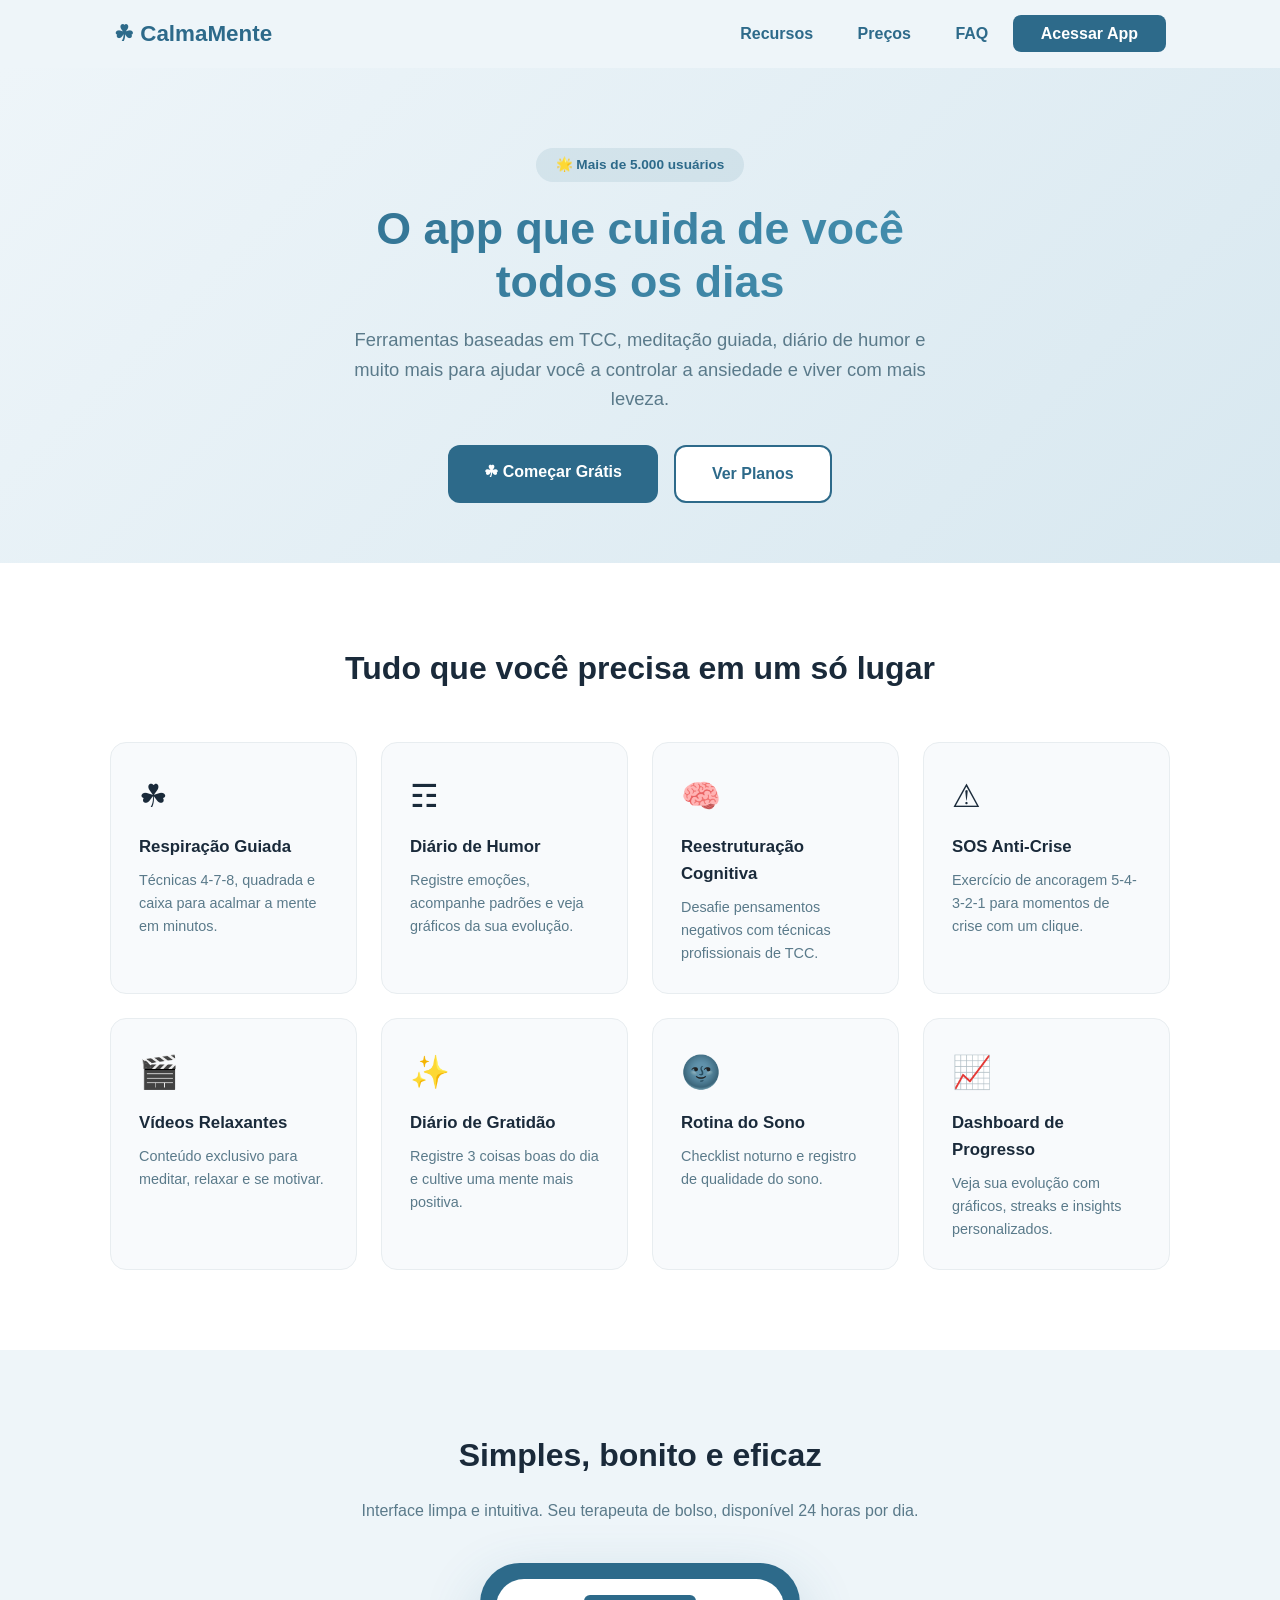
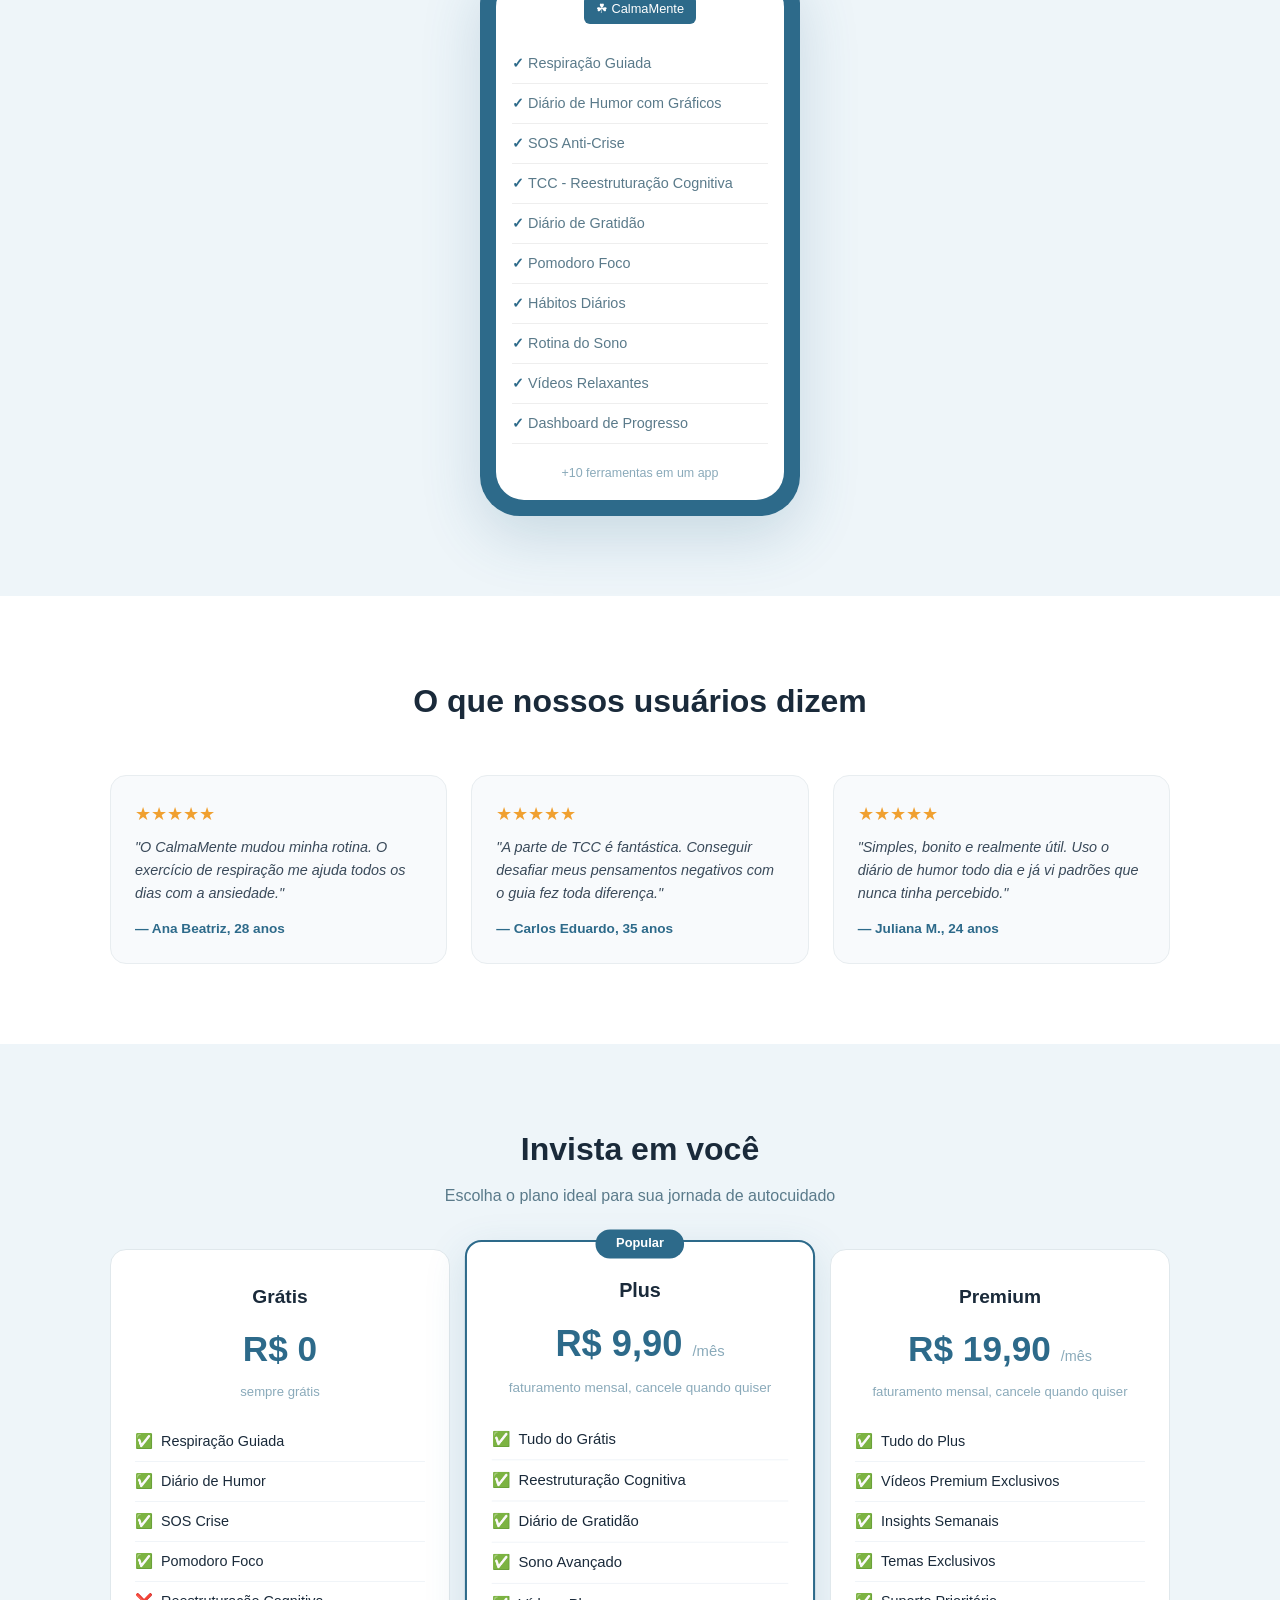
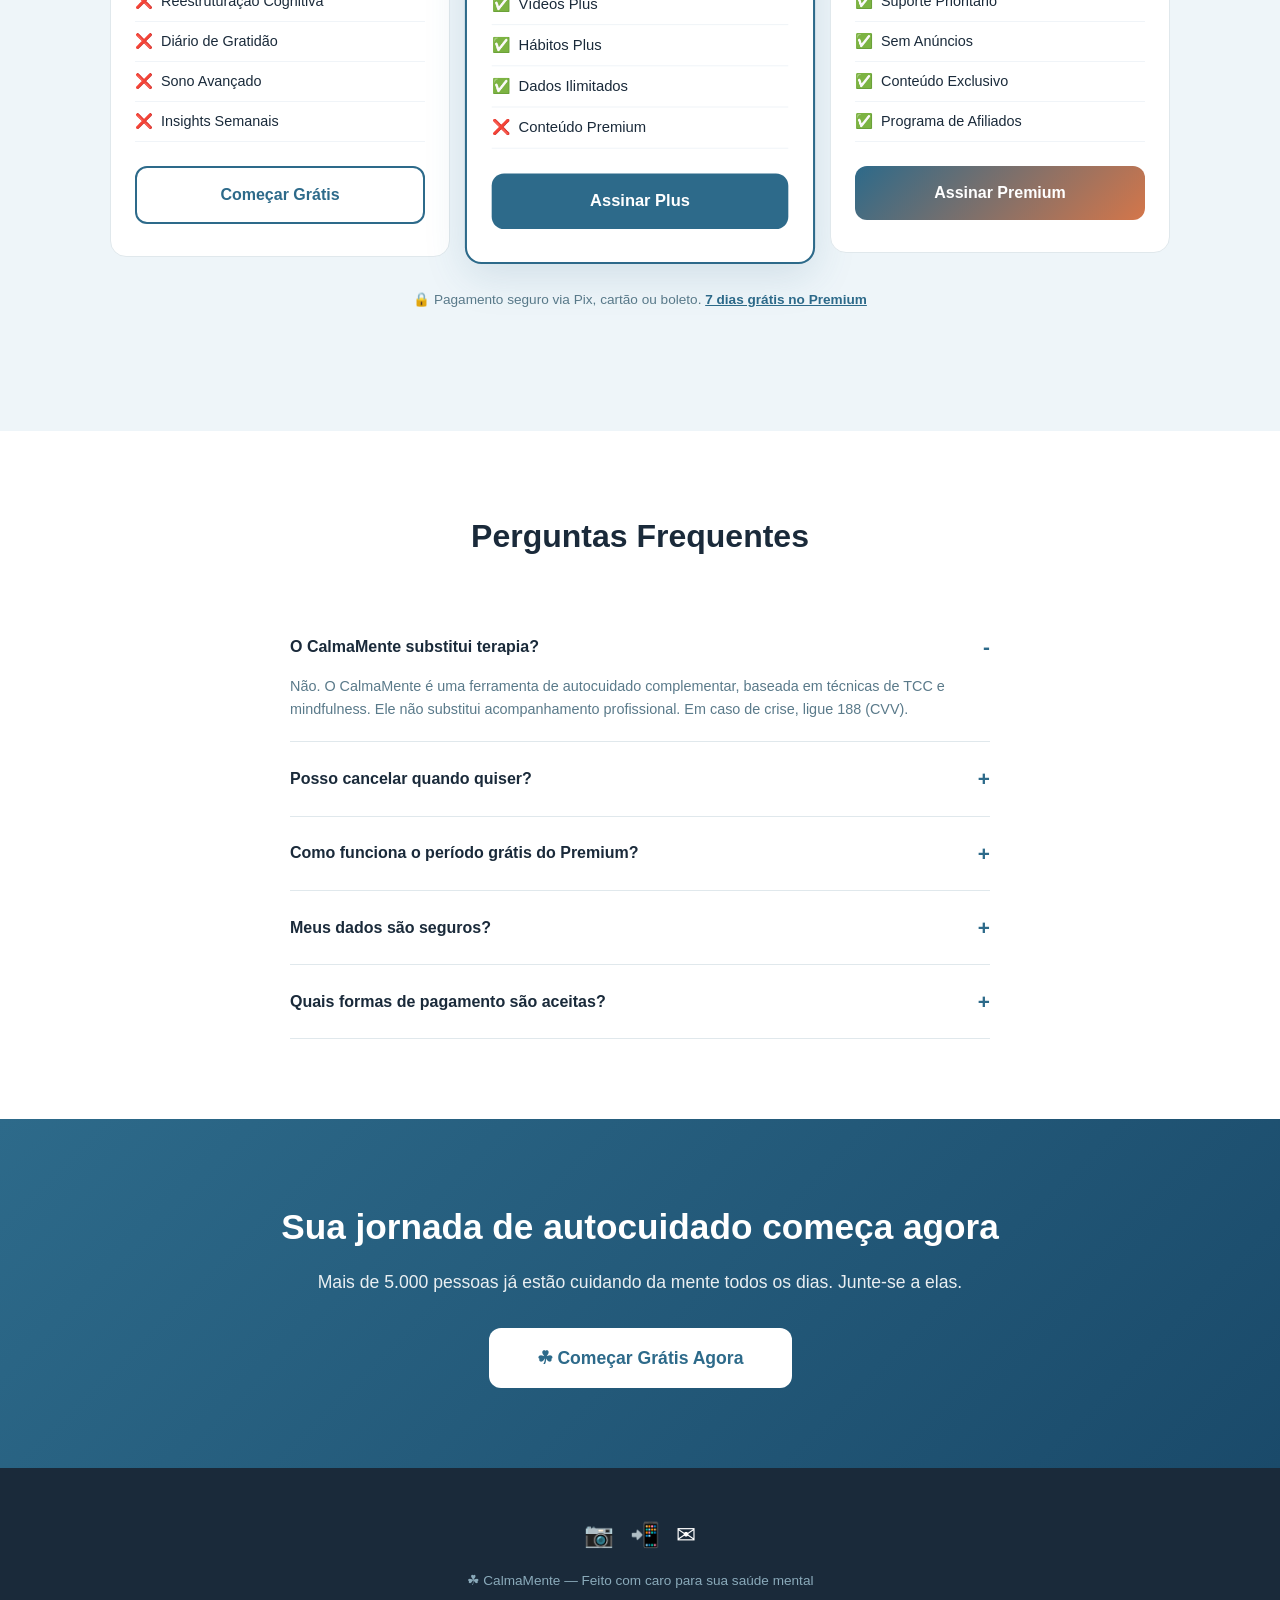
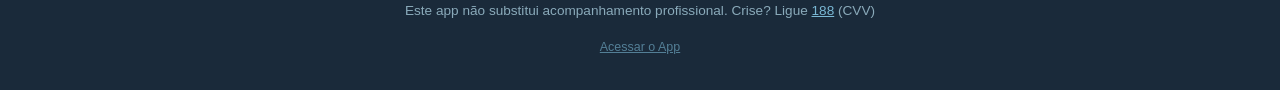
==== landing.html @ 928757dc "CalmaMente - App de Saude Mental" ====
<!DOCTYPE html>
<html lang="pt-BR">
<head>
  <meta charset="UTF-8">
  <meta name="viewport" content="width=device-width, initial-scale=1.0">
  <title>CalmaMente - Sua Ferramenta de Autocuidado Diário</title>
  <meta name="description" content="O app que ajuda você a controlar ansiedade e depressão com ferramentas baseadas em TCC, meditação e autocuidado.">
  <style>
    * { margin:0; padding:0; box-sizing:border-box }
    body {
      font-family: -apple-system,BlinkMacSystemFont,'Segoe UI',Roboto,sans-serif;
      background: #eef5f9;
      color: #1a2a3a;
      line-height: 1.6;
    }

    .container { max-width: 1100px; margin:0 auto; padding:0 20px }

    /* NAV */
    .nav {
      display:flex; align-items:center; justify-content:space-between;
      padding:16px 24px; max-width:1100px; margin:0 auto;
    }
    .nav-logo { font-size:1.4rem; font-weight:700; color:#2d6a8a }
    .nav-badge {
      background:#2d6a8a; color:#fff; padding:6px 16px; border-radius:20px;
      font-size:0.8rem; font-weight:600;
    }
    .nav a {
      text-decoration:none; color:#2d6a8a; font-weight:600;
      padding:8px 20px; border-radius:8px; transition:all .2s;
    }
    .nav a:hover { background:rgba(45,106,138,0.1) }
    .nav .btn-primary {
      background:#2d6a8a; color:#fff !important; padding:10px 28px;
    }
    .nav .btn-primary:hover { background:#1a4a6a }

    /* HERO */
    .hero {
      text-align:center; padding:80px 20px 60px;
      background:linear-gradient(135deg, #eef5f9 0%, #d8e8f0 100%);
    }
    .hero h1 {
      font-size:2.8rem; line-height:1.2; margin-bottom:16px;
      background:linear-gradient(135deg,#2d6a8a,#4a9aba);
      -webkit-background-clip:text;
      -webkit-text-fill-color:transparent;
      background-clip:text;
    }
    .hero p {
      font-size:1.15rem; color:#5a7a8a; max-width:600px; margin:0 auto 32px;
    }
    .hero-buttons { display:flex; gap:16px; justify-content:center; flex-wrap:wrap }
    .btn {
      display:inline-block; padding:14px 36px; border-radius:12px;
      font-size:1rem; font-weight:700; text-decoration:none;
      transition:all .2s; cursor:pointer; border:none;
    }
    .btn-primary { background:#2d6a8a; color:#fff }
    .btn-primary:hover { transform:translateY(-2px); box-shadow:0 8px 24px rgba(45,106,138,0.3) }
    .btn-secondary { background:#fff; color:#2d6a8a; border:2px solid #2d6a8a }
    .btn-secondary:hover { transform:translateY(-2px); box-shadow:0 4px 12px rgba(0,0,0,0.1) }
    .btn-premium { background:linear-gradient(135deg,#2d6a8a,#d4764a); color:#fff }
    .btn-premium:hover { transform:translateY(-2px); box-shadow:0 8px 24px rgba(212,118,74,0.3) }

    .hero-badge {
      display:inline-block; background:rgba(45,106,138,0.1); color:#2d6a8a;
      padding:6px 20px; border-radius:20px; font-size:0.85rem; font-weight:600;
      margin-bottom:20px;
    }

    /* FEATURES */
    .features { padding:80px 0; background:#fff }
    .features h2 { text-align:center; font-size:2rem; margin-bottom:48px; color:#1a2a3a }
    .feature-grid { display:grid; grid-template-columns:repeat(auto-fit,minmax(240px,1fr)); gap:24px }
    .feature-card {
      background:#f8fafc; padding:28px; border-radius:16px;
      border:1px solid #e8edf0; transition:all .3s;
    }
    .feature-card:hover { transform:translateY(-4px); box-shadow:0 12px 30px rgba(45,106,138,0.1) }
    .feature-icon { font-size:2rem; margin-bottom:12px }
    .feature-card h3 { font-size:1.05rem; margin-bottom:8px }
    .feature-card p { font-size:0.9rem; color:#5a7a8a }

    /* APP PREVIEW */
    .app-showcase { padding:80px 0; background:#eef5f9; text-align:center }
    .app-showcase h2 { font-size:2rem; margin-bottom:16px }
    .app-showcase p { color:#5a7a8a; max-width:600px; margin:0 auto 40px }
    .device-mockup {
      max-width:320px; margin:0 auto; background:#2d6a8a;
      border-radius:40px; padding:16px; box-shadow:0 20px 60px rgba(45,106,138,0.2);
    }
    .device-screen {
      background:#fff; border-radius:28px; padding:16px; min-height:500px;
      display:flex; flex-direction:column; align-items:center; justify-content:center;
      font-size:0.9rem; color:#5a7a8a;
    }
    .device-screen .features-mini { text-align:left; width:100% }
    .device-screen .features-mini li { padding:8px 0; border-bottom:1px solid #eee; list-style:none }
    .device-screen .features-mini li::before { content:'✓ '; color:#2d6a8a; font-weight:700 }

    /* TESTIMONIALS */
    .testimonials { padding:80px 0; background:#fff }
    .testimonials h2 { text-align:center; font-size:2rem; margin-bottom:48px }
    .testimonial-grid { display:grid; grid-template-columns:repeat(auto-fit,minmax(280px,1fr)); gap:24px }
    .testimonial-card {
      background:#f8fafc; padding:24px; border-radius:16px; border:1px solid #e8edf0;
    }
    .testimonial-card .stars { color:#f0a030; font-size:1.1rem; margin-bottom:8px }
    .testimonial-card p { font-size:0.9rem; color:#3a4a5a; font-style:italic; margin-bottom:12px }
    .testimonial-card .author { font-weight:600; font-size:0.85rem; color:#2d6a8a }

    /* PRICING */
    .pricing { padding:80px 0; background:#eef5f9 }
    .pricing h2 { text-align:center; font-size:2rem; margin-bottom:8px }
    .pricing > .container > p { text-align:center; color:#5a7a8a; margin-bottom:40px }
    .pricing-grid { display:grid; grid-template-columns:repeat(auto-fit,minmax(260px,1fr)); gap:20px; align-items:start }

    .plan-card {
      background:#fff; padding:32px 24px; border-radius:16px;
      text-align:center; border:1px solid #e0e8ec; position:relative;
    }
    .plan-card.featured {
      border:2px solid #2d6a8a; transform:scale(1.03);
      box-shadow:0 12px 40px rgba(45,106,138,0.15);
    }
    .plan-card .badge {
      position:absolute; top:-12px; left:50%; transform:translateX(-50%);
      background:#2d6a8a; color:#fff; padding:4px 20px; border-radius:20px;
      font-size:0.78rem; font-weight:600;
    }
    .plan-card h3 { font-size:1.2rem; margin-bottom:8px }
    .plan-price { font-size:2.2rem; font-weight:700; color:#2d6a8a; margin-bottom:4px }
    .plan-price span { font-size:0.9rem; color:#8aaaba; font-weight:400 }
    .plan-period { font-size:0.82rem; color:#8aaaba; margin-bottom:20px }
    .plan-features { list-style:none; text-align:left; margin-bottom:24px; padding:0 }
    .plan-features li { padding:8px 0; font-size:0.9rem; border-bottom:1px solid #f0f4f8; display:flex; align-items:center; gap:8px }
    .plan-features .check { color:#4caf50 }
    .plan-features .cross { color:#ccc }

    .price-note { text-align:center; margin-top:32px; font-size:0.85rem; color:#8aaaba }
    .price-note a { color:#2d6a8a; font-weight:600 }

    /* FAQ */
    .faq { padding:80px 0; background:#fff }
    .faq h2 { text-align:center; font-size:2rem; margin-bottom:48px }
    .faq-grid { max-width:700px; margin:0 auto }
    .faq-item {
      border-bottom:1px solid #e0e8ec; padding:20px 0;
    }
    .faq-question {
      font-weight:600; font-size:1rem; cursor:pointer;
      display:flex; justify-content:space-between; align-items:center;
    }
    .faq-question::after { content:'+'; font-size:1.3rem; color:#2d6a8a }
    .faq-answer { font-size:0.9rem; color:#5a7a8a; margin-top:12px; display:none }
    .faq-item.open .faq-question::after { content:'-' }
    .faq-item.open .faq-answer { display:block }

    /* CTA FINAL */
    .cta-final {
      text-align:center; padding:80px 20px;
      background:linear-gradient(135deg,#2d6a8a,#1a4a6a); color:#fff;
    }
    .cta-final h2 { font-size:2.2rem; margin-bottom:12px }
    .cta-final p { font-size:1.1rem; opacity:0.9; margin-bottom:32px }
    .cta-final .btn { background:#fff; color:#2d6a8a; font-size:1.1rem; padding:16px 48px }
    .cta-final .btn:hover { transform:translateY(-2px); box-shadow:0 8px 24px rgba(0,0,0,0.2) }

    /* FOOTER */
    footer {
      text-align:center; padding:32px 20px; background:#1a2a3a; color:#8aaaba; font-size:0.85rem;
    }
    footer a { color:#7ab8d4 }
    footer .social { margin:16px 0; display:flex; gap:16px; justify-content:center }
    footer .social a { color:#fff; text-decoration:none; font-size:1.5rem }

    /* RESPONSIVE */
    @media(max-width:768px) {
      .hero h1 { font-size:2rem }
      .hero p { font-size:1rem }
      .plan-card.featured { transform:none }
      .pricing-grid { grid-template-columns:1fr }
      .nav a.btn-primary { padding:8px 16px; font-size:0.85rem }
    }
  </style>
</head>
<body>
  <nav class="nav">
    <span class="nav-logo">&#9752; CalmaMente</span>
    <div>
      <a href="#features">Recursos</a>
      <a href="#pricing">Preços</a>
      <a href="#faq">FAQ</a>
      <a href="index.html" class="btn-primary">Acessar App</a>
    </div>
  </nav>

  <!-- HERO -->
  <section class="hero">
    <div class="container">
      <div class="hero-badge">&#127775; Mais de 5.000 usuários</div>
      <h1>O app que cuida de você<br>todos os dias</h1>
      <p>Ferramentas baseadas em TCC, meditação guiada, diário de humor e muito mais para ajudar você a controlar a ansiedade e viver com mais leveza.</p>
      <div class="hero-buttons">
        <a href="index.html" class="btn btn-primary">&#9752; Começar Grátis</a>
        <a href="#pricing" class="btn btn-secondary">Ver Planos</a>
      </div>
    </div>
  </section>

  <!-- FEATURES -->
  <section class="features" id="features">
    <div class="container">
      <h2>Tudo que você precisa em um só lugar</h2>
      <div class="feature-grid">
        <div class="feature-card">
          <div class="feature-icon">&#9752;</div>
          <h3>Respiração Guiada</h3>
          <p>Técnicas 4-7-8, quadrada e caixa para acalmar a mente em minutos.</p>
        </div>
        <div class="feature-card">
          <div class="feature-icon">&#9782;</div>
          <h3>Diário de Humor</h3>
          <p>Registre emoções, acompanhe padrões e veja gráficos da sua evolução.</p>
        </div>
        <div class="feature-card">
          <div class="feature-icon">&#129504;</div>
          <h3>Reestruturação Cognitiva</h3>
          <p>Desafie pensamentos negativos com técnicas profissionais de TCC.</p>
        </div>
        <div class="feature-card">
          <div class="feature-icon">&#9888;</div>
          <h3>SOS Anti-Crise</h3>
          <p>Exercício de ancoragem 5-4-3-2-1 para momentos de crise com um clique.</p>
        </div>
        <div class="feature-card">
          <div class="feature-icon">&#127916;</div>
          <h3>Vídeos Relaxantes</h3>
          <p>Conteúdo exclusivo para meditar, relaxar e se motivar.</p>
        </div>
        <div class="feature-card">
          <div class="feature-icon">&#10024;</div>
          <h3>Diário de Gratidão</h3>
          <p>Registre 3 coisas boas do dia e cultive uma mente mais positiva.</p>
        </div>
        <div class="feature-card">
          <div class="feature-icon">&#127770;</div>
          <h3>Rotina do Sono</h3>
          <p>Checklist noturno e registro de qualidade do sono.</p>
        </div>
        <div class="feature-card">
          <div class="feature-icon">&#128200;</div>
          <h3>Dashboard de Progresso</h3>
          <p>Veja sua evolução com gráficos, streaks e insights personalizados.</p>
        </div>
      </div>
    </div>
  </section>

  <!-- APP SHOWCASE -->
  <section class="app-showcase">
    <div class="container">
      <h2>Simples, bonito e eficaz</h2>
      <p>Interface limpa e intuitiva. Seu terapeuta de bolso, disponível 24 horas por dia.</p>
      <div class="device-mockup">
        <div class="device-screen">
          <div style="margin-bottom:20px">
            <span style="display:inline-block;background:#2d6a8a;color:#fff;padding:4px 12px;border-radius:6px;font-size:0.8rem">&#9752; CalmaMente</span>
          </div>
          <div class="features-mini">
            <ul>
              <li>Respiração Guiada</li>
              <li>Diário de Humor com Gráficos</li>
              <li>SOS Anti-Crise</li>
              <li>TCC - Reestruturação Cognitiva</li>
              <li>Diário de Gratidão</li>
              <li>Pomodoro Foco</li>
              <li>Hábitos Diários</li>
              <li>Rotina do Sono</li>
              <li>Vídeos Relaxantes</li>
              <li>Dashboard de Progresso</li>
            </ul>
          </div>
          <div style="margin-top:20px;font-size:0.78rem;color:#8aaaba">+10 ferramentas em um app</div>
        </div>
      </div>
    </div>
  </section>

  <!-- TESTIMONIALS -->
  <section class="testimonials">
    <div class="container">
      <h2>O que nossos usuários dizem</h2>
      <div class="testimonial-grid">
        <div class="testimonial-card">
          <div class="stars">&#9733;&#9733;&#9733;&#9733;&#9733;</div>
          <p>"O CalmaMente mudou minha rotina. O exercício de respiração me ajuda todos os dias com a ansiedade."</p>
          <div class="author">— Ana Beatriz, 28 anos</div>
        </div>
        <div class="testimonial-card">
          <div class="stars">&#9733;&#9733;&#9733;&#9733;&#9733;</div>
          <p>"A parte de TCC é fantástica. Conseguir desafiar meus pensamentos negativos com o guia fez toda diferença."</p>
          <div class="author">— Carlos Eduardo, 35 anos</div>
        </div>
        <div class="testimonial-card">
          <div class="stars">&#9733;&#9733;&#9733;&#9733;&#9733;</div>
          <p>"Simples, bonito e realmente útil. Uso o diário de humor todo dia e já vi padrões que nunca tinha percebido."</p>
          <div class="author">— Juliana M., 24 anos</div>
        </div>
      </div>
    </div>
  </section>

  <!-- PRICING -->
  <section class="pricing" id="pricing">
    <div class="container">
      <h2>Invista em você</h2>
      <p>Escolha o plano ideal para sua jornada de autocuidado</p>
      <div class="pricing-grid">
        <div class="plan-card">
          <h3>Grátis</h3>
          <div class="plan-price">R$ 0 <span></span></div>
          <div class="plan-period">sempre grátis</div>
          <ul class="plan-features">
            <li><span class="check">&#9989;</span> Respiração Guiada</li>
            <li><span class="check">&#9989;</span> Diário de Humor</li>
            <li><span class="check">&#9989;</span> SOS Crise</li>
            <li><span class="check">&#9989;</span> Pomodoro Foco</li>
            <li><span class="cross">&#10060;</span> Reestruturação Cognitiva</li>
            <li><span class="cross">&#10060;</span> Diário de Gratidão</li>
            <li><span class="cross">&#10060;</span> Sono Avançado</li>
            <li><span class="cross">&#10060;</span> Insights Semanais</li>
          </ul>
          <a href="index.html" class="btn btn-secondary" style="width:100%">Começar Grátis</a>
        </div>

        <div class="plan-card featured">
          <div class="badge">Popular</div>
          <h3>Plus</h3>
          <div class="plan-price">R$ 9,90 <span>/mês</span></div>
          <div class="plan-period">faturamento mensal, cancele quando quiser</div>
          <ul class="plan-features">
            <li><span class="check">&#9989;</span> Tudo do Grátis</li>
            <li><span class="check">&#9989;</span> Reestruturação Cognitiva</li>
            <li><span class="check">&#9989;</span> Diário de Gratidão</li>
            <li><span class="check">&#9989;</span> Sono Avançado</li>
            <li><span class="check">&#9989;</span> Vídeos Plus</li>
            <li><span class="check">&#9989;</span> Hábitos Plus</li>
            <li><span class="check">&#9989;</span> Dados Ilimitados</li>
            <li><span class="cross">&#10060;</span> Conteúdo Premium</li>
          </ul>
          <a href="index.html" class="btn btn-primary" style="width:100%">Assinar Plus</a>
        </div>

        <div class="plan-card">
          <h3>Premium</h3>
          <div class="plan-price">R$ 19,90 <span>/mês</span></div>
          <div class="plan-period">faturamento mensal, cancele quando quiser</div>
          <ul class="plan-features">
            <li><span class="check">&#9989;</span> Tudo do Plus</li>
            <li><span class="check">&#9989;</span> Vídeos Premium Exclusivos</li>
            <li><span class="check">&#9989;</span> Insights Semanais</li>
            <li><span class="check">&#9989;</span> Temas Exclusivos</li>
            <li><span class="check">&#9989;</span> Suporte Prioritário</li>
            <li><span class="check">&#9989;</span> Sem Anúncios</li>
            <li><span class="check">&#9989;</span> Conteúdo Exclusivo</li>
            <li><span class="check">&#9989;</span> Programa de Afiliados</li>
          </ul>
          <a href="index.html" class="btn btn-premium" style="width:100%">Assinar Premium</a>
        </div>
      </div>
      <p class="price-note">&#128274; Pagamento seguro via Pix, cartão ou boleto. <a href="index.html">7 dias grátis no Premium</a></p>
    </div>
  </section>

  <!-- FAQ -->
  <section class="faq" id="faq">
    <div class="container">
      <h2>Perguntas Frequentes</h2>
      <div class="faq-grid">
        <div class="faq-item open">
          <div class="faq-question">O CalmaMente substitui terapia?</div>
          <div class="faq-answer">Não. O CalmaMente é uma ferramenta de autocuidado complementar, baseada em técnicas de TCC e mindfulness. Ele não substitui acompanhamento profissional. Em caso de crise, ligue 188 (CVV).</div>
        </div>
        <div class="faq-item">
          <div class="faq-question">Posso cancelar quando quiser?</div>
          <div class="faq-answer">Sim! Todos os planos podem ser cancelados a qualquer momento, sem multa. Seu acesso continua até o fim do período já pago.</div>
        </div>
        <div class="faq-item">
          <div class="faq-question">Como funciona o período grátis do Premium?</div>
          <div class="faq-answer">Você assina e tem 7 dias para testar todos os recursos. Se não gostar, cancele nos primeiros 7 dias e não paga nada.</div>
        </div>
        <div class="faq-item">
          <div class="faq-question">Meus dados são seguros?</div>
          <div class="faq-answer">Sim. Todos os seus dados de humor e diário ficam salvos apenas no seu navegador (localStorage). Não armazenamos nada em servidores.</div>
        </div>
        <div class="faq-item">
          <div class="faq-question">Quais formas de pagamento são aceitas?</div>
          <div class="faq-answer">Aceitamos Pix (aprovação instantânea), cartão de crédito (via Mercado Pago) e boleto bancário.</div>
        </div>
      </div>
    </div>
  </section>

  <!-- CTA FINAL -->
  <section class="cta-final">
    <div class="container">
      <h2>Sua jornada de autocuidado começa agora</h2>
      <p>Mais de 5.000 pessoas já estão cuidando da mente todos os dias. Junte-se a elas.</p>
      <a href="index.html" class="btn">&#9752; Começar Grátis Agora</a>
    </div>
  </section>

  <footer>
    <div class="social">
      <a href="https://instagram.com/calmamente" target="_blank">&#128247;</a>
      <a href="https://wa.me/5511999999999" target="_blank">&#128242;</a>
      <a href="mailto:contato@calmamente.app">&#9993;</a>
    </div>
    <p>&#9752; CalmaMente &mdash; Feito com caro para sua saúde mental</p>
    <p style="margin-top:8px">Este app não substitui acompanhamento profissional. Crise? Ligue <a href="tel:188">188</a> (CVV)</p>
    <p style="margin-top:16px;opacity:0.6;font-size:0.78rem"><a href="index.html">Acessar o App</a></p>
  </footer>

  <script>
    document.querySelectorAll('.faq-question').forEach(q => {
      q.addEventListener('click', () => q.parentElement.classList.toggle('open'));
    });
  </script>
</body>
</html>
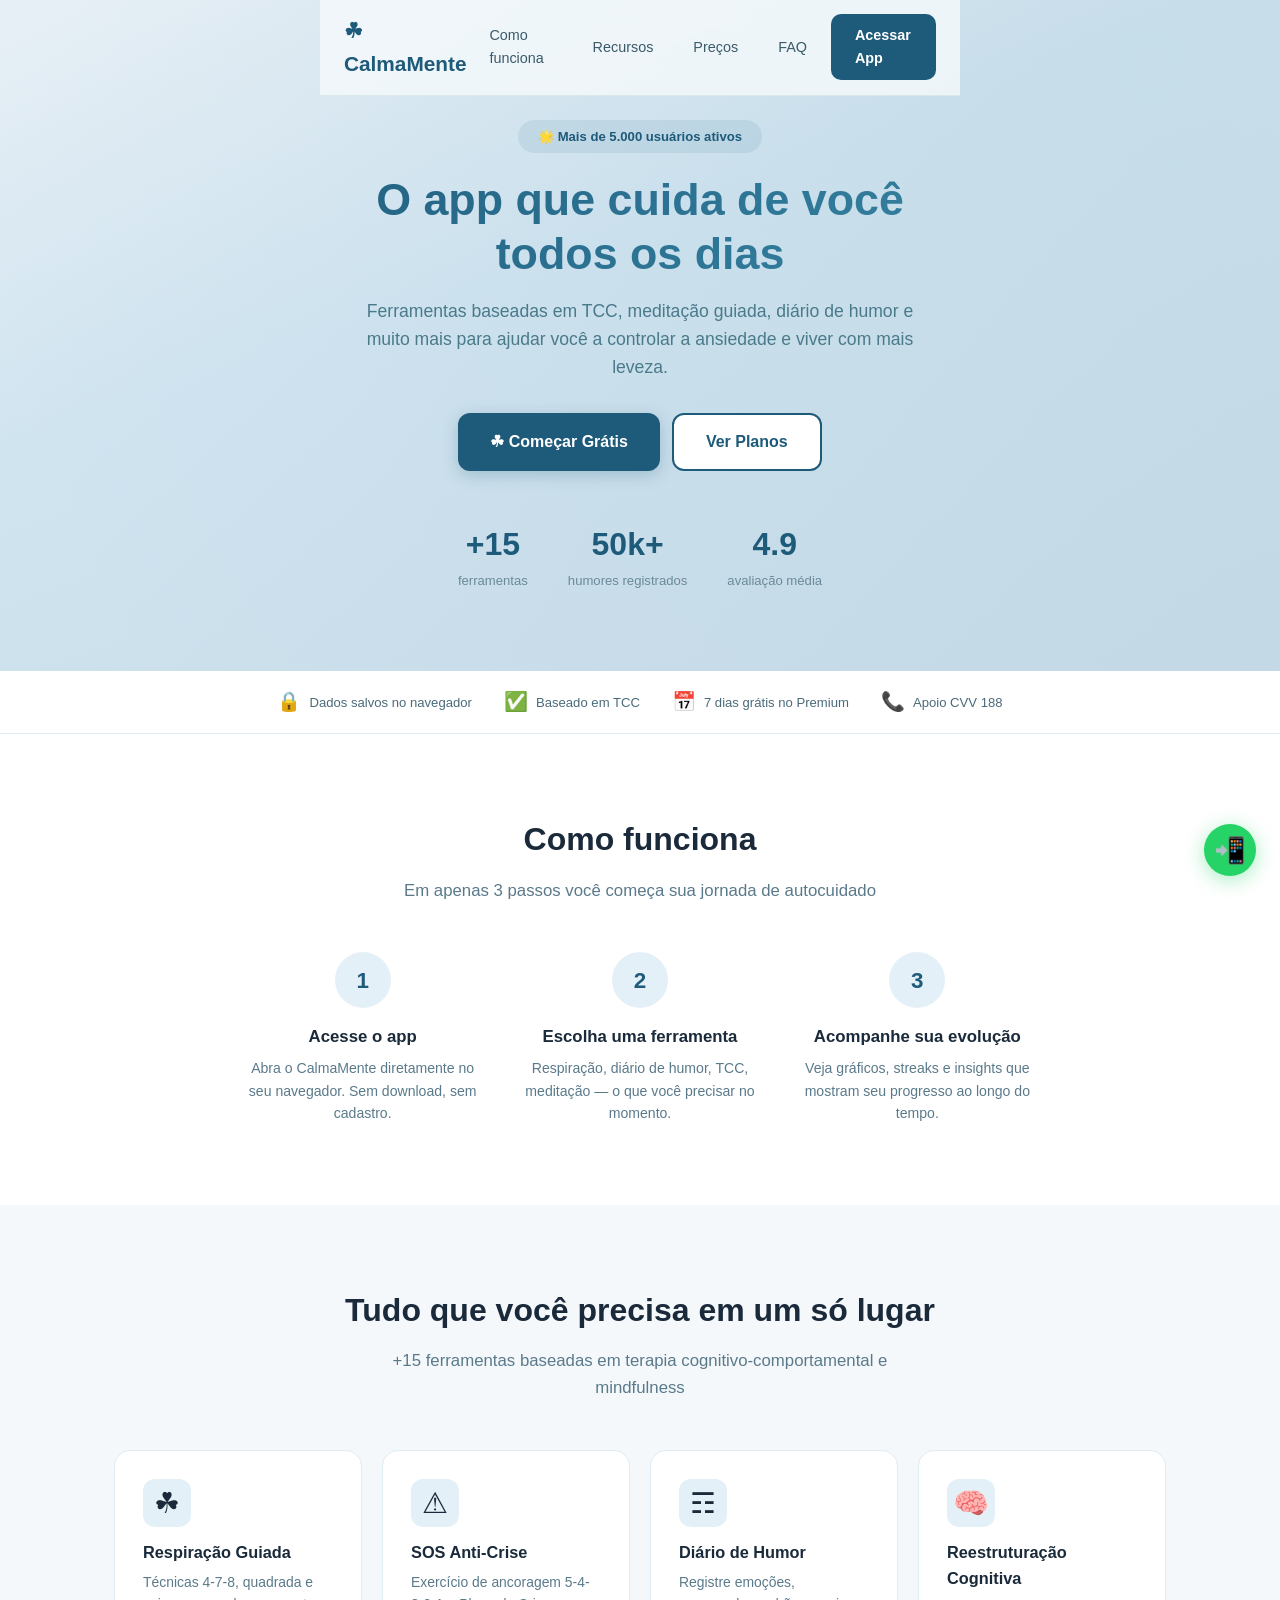
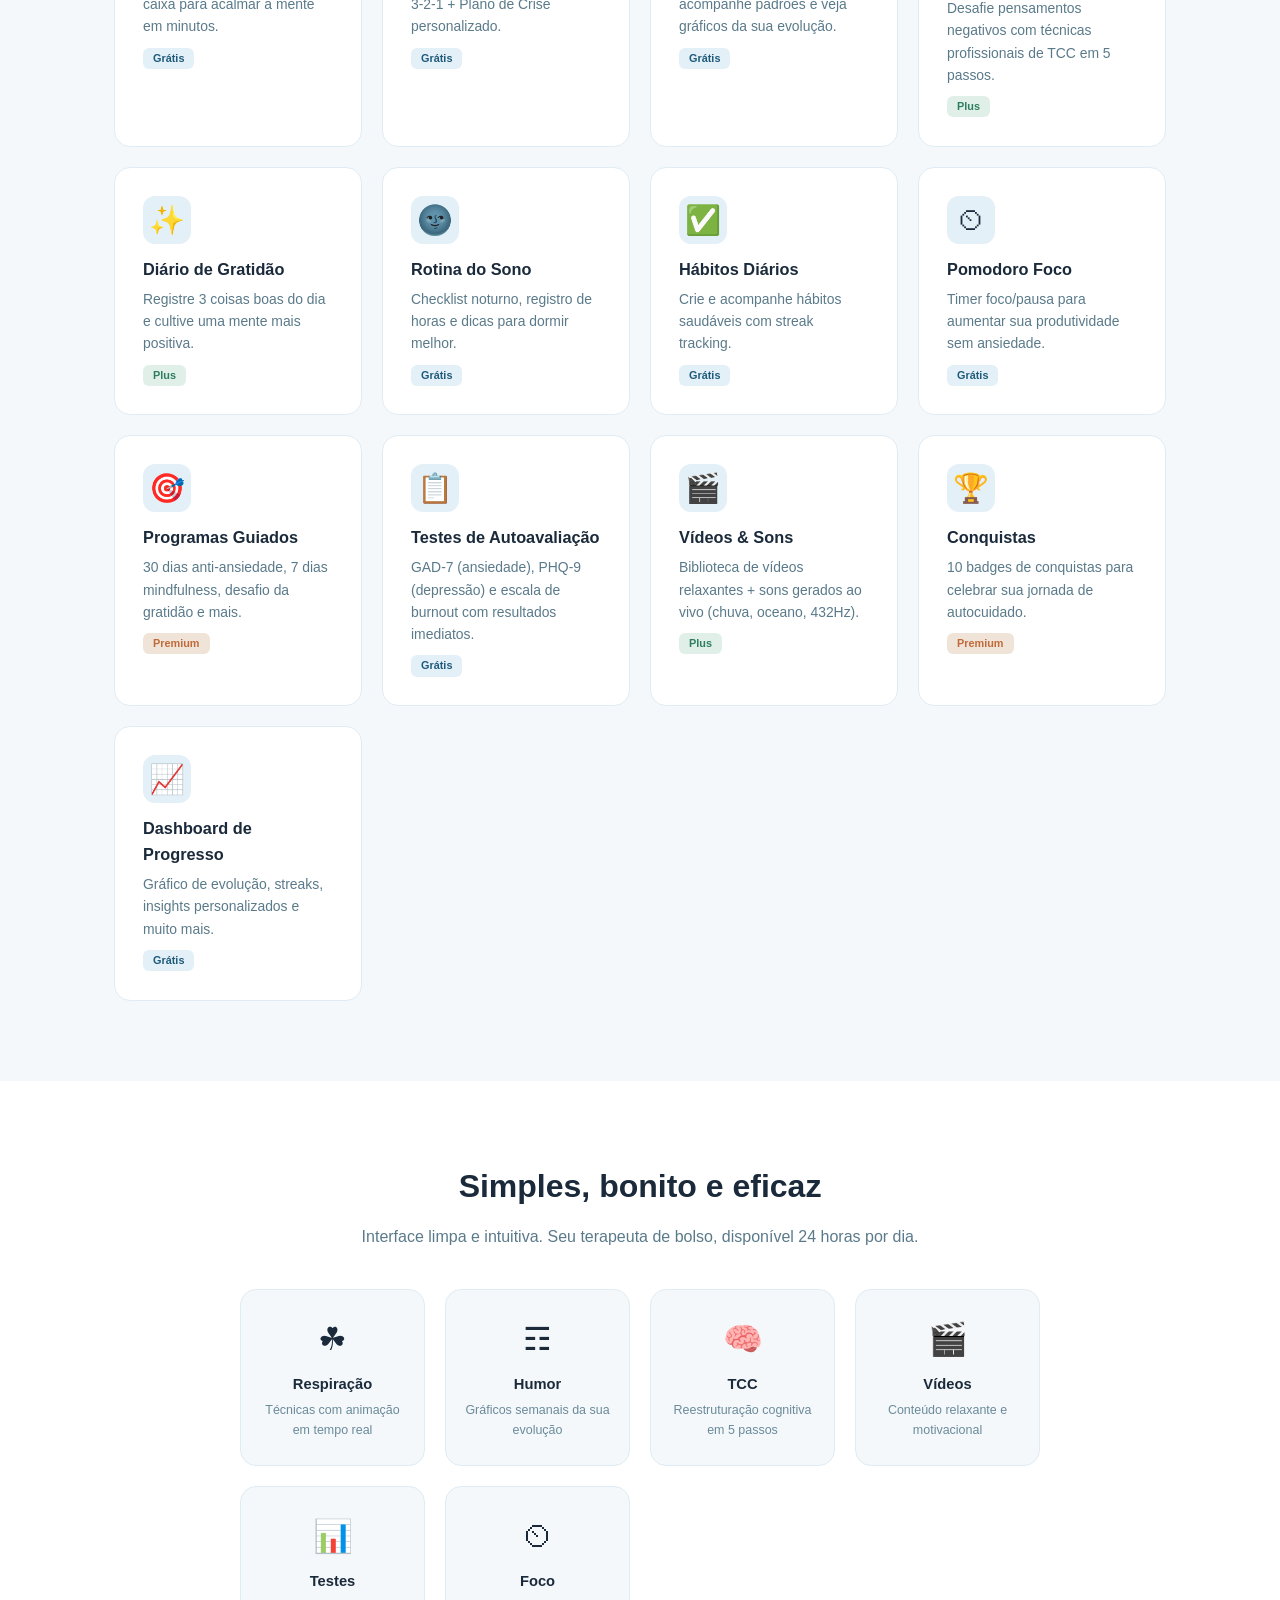
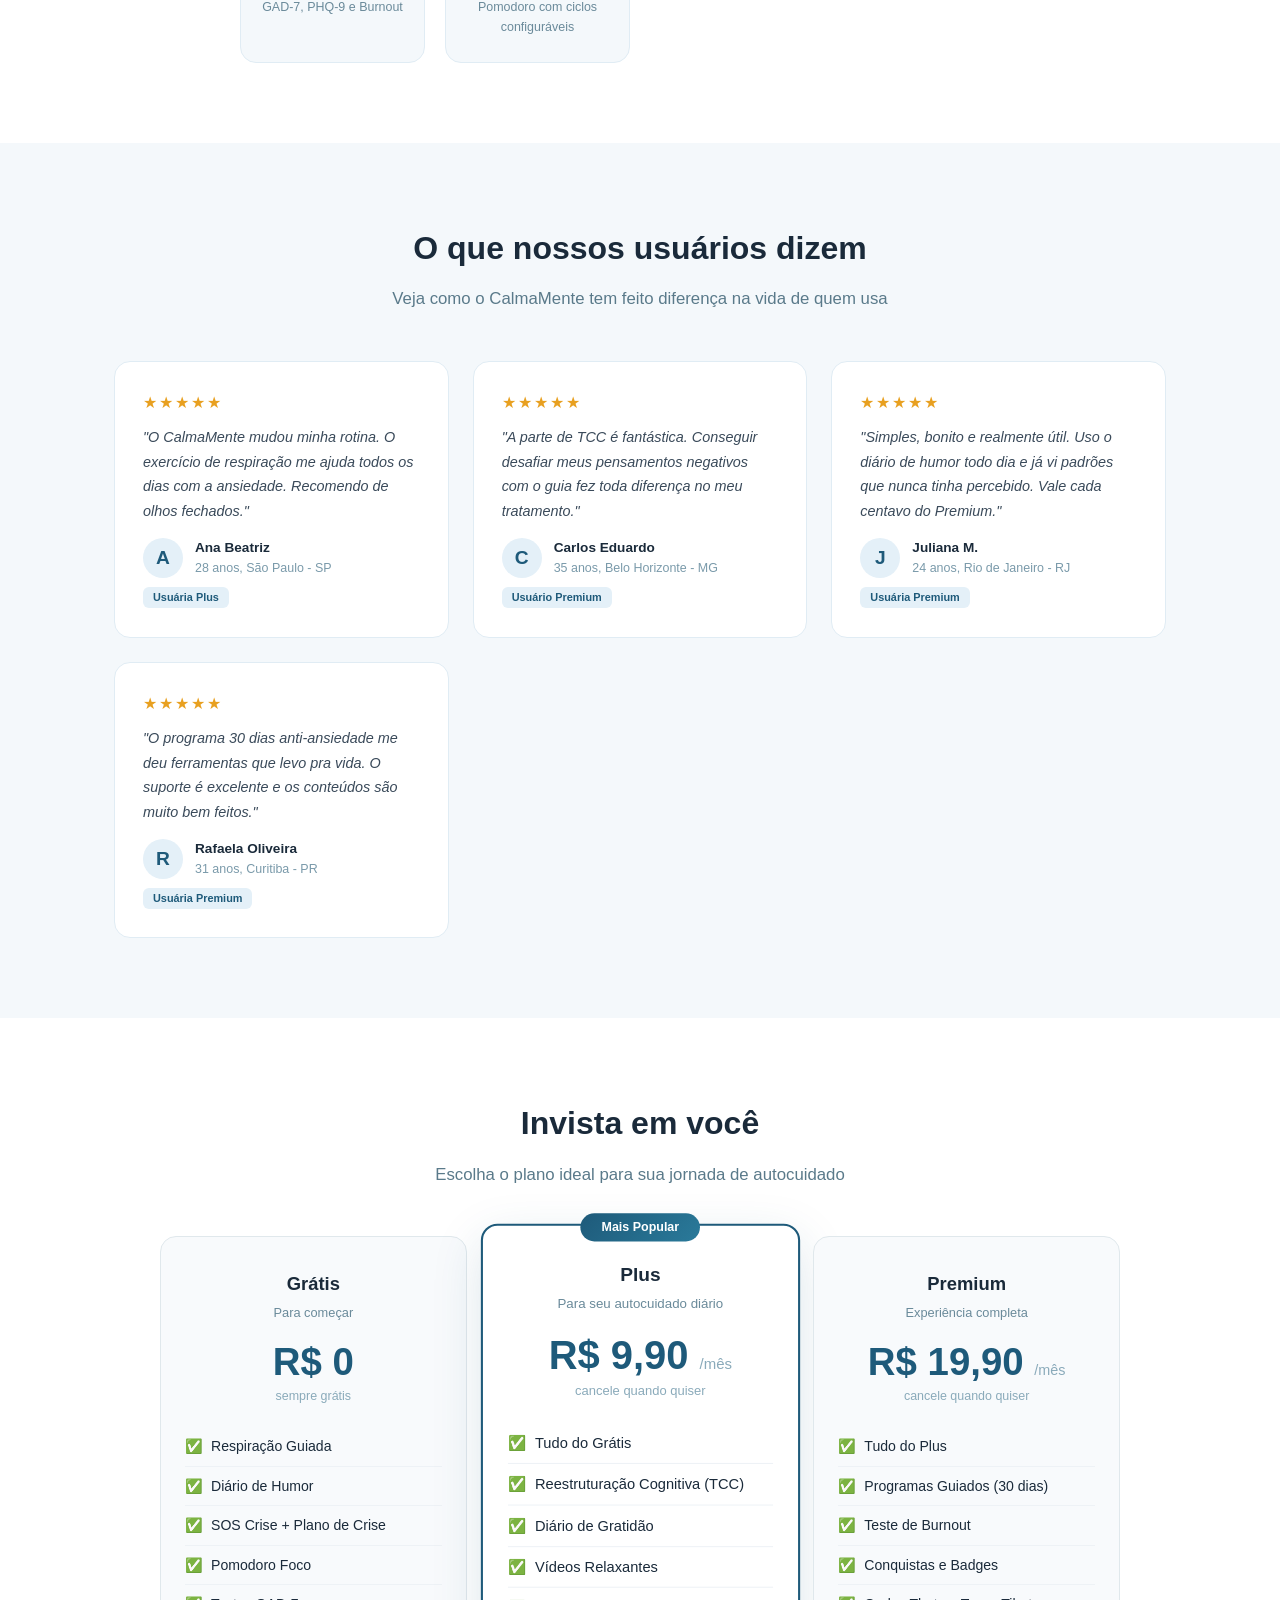
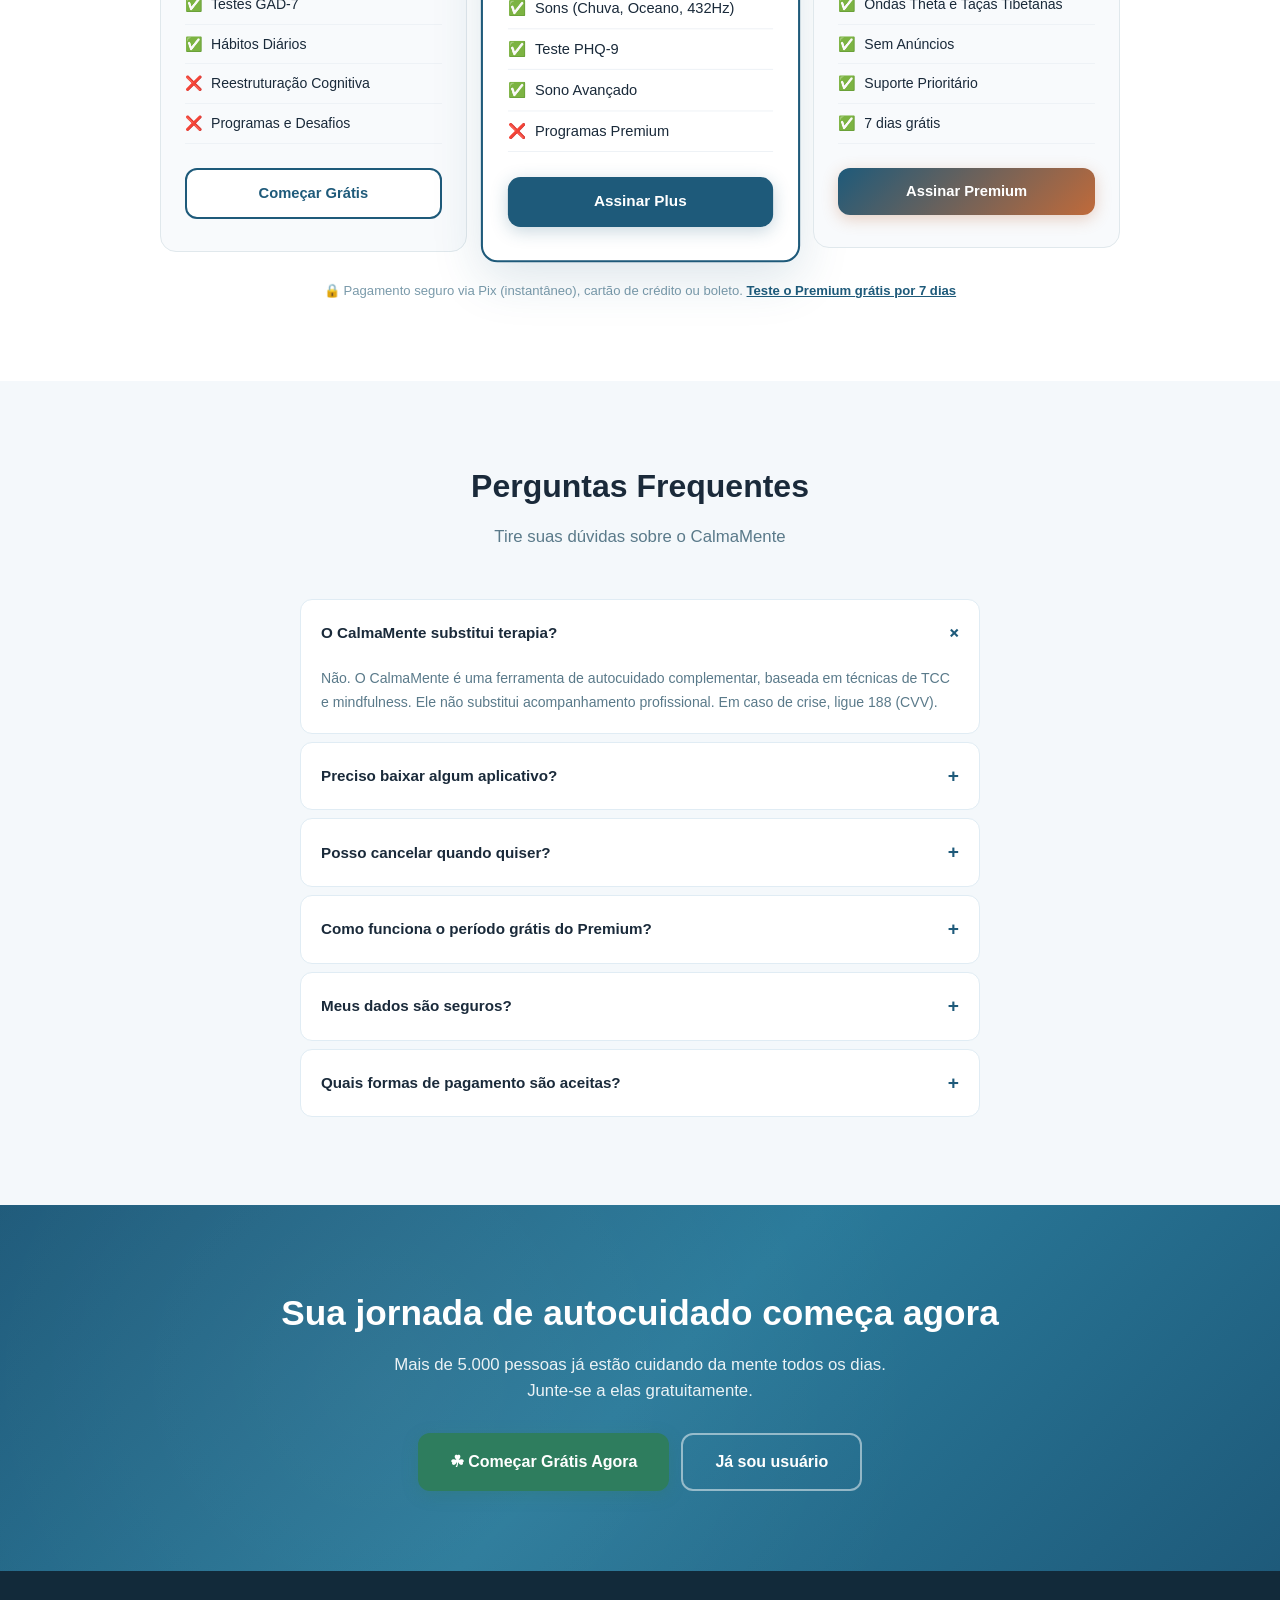
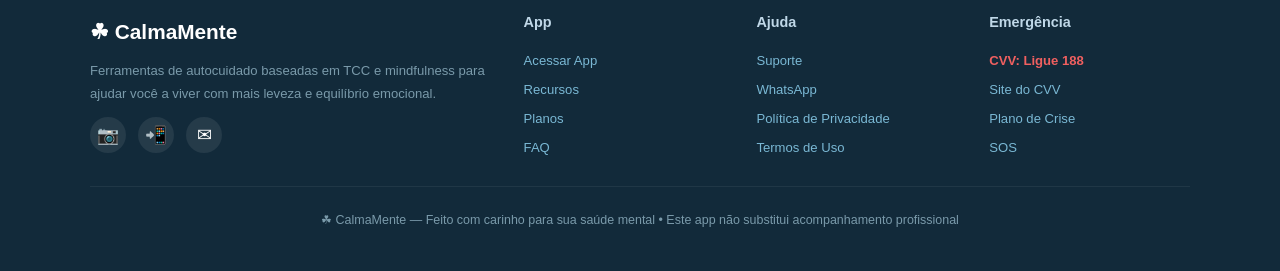
==== commit 24f27992: "Melhoria landing page: design moderno, mais secoes, depoimentos reais" ====
--- a/landing.html
+++ b/landing.html
@@ -7,253 +7,447 @@
   <meta name="description" content="O app que ajuda você a controlar ansiedade e depressão com ferramentas baseadas em TCC, meditação e autocuidado.">
   <style>
     * { margin:0; padding:0; box-sizing:border-box }
+    html { scroll-behavior:smooth }
     body {
       font-family: -apple-system,BlinkMacSystemFont,'Segoe UI',Roboto,sans-serif;
-      background: #eef5f9;
+      background: #f4f8fb;
       color: #1a2a3a;
       line-height: 1.6;
     }
-
-    .container { max-width: 1100px; margin:0 auto; padding:0 20px }
+    .container { max-width:1100px; margin:0 auto; padding:0 24px }
 
     /* NAV */
     .nav {
+      position:fixed; top:0; left:0; right:0; z-index:100;
       display:flex; align-items:center; justify-content:space-between;
-      padding:16px 24px; max-width:1100px; margin:0 auto;
-    }
-    .nav-logo { font-size:1.4rem; font-weight:700; color:#2d6a8a }
-    .nav-badge {
-      background:#2d6a8a; color:#fff; padding:6px 16px; border-radius:20px;
-      font-size:0.8rem; font-weight:600;
-    }
-    .nav a {
-      text-decoration:none; color:#2d6a8a; font-weight:600;
-      padding:8px 20px; border-radius:8px; transition:all .2s;
-    }
-    .nav a:hover { background:rgba(45,106,138,0.1) }
-    .nav .btn-primary {
-      background:#2d6a8a; color:#fff !important; padding:10px 28px;
-    }
-    .nav .btn-primary:hover { background:#1a4a6a }
+      padding:14px 24px; max-width:1100px; margin:0 auto; left:50%; transform:translateX(-50%);
+      background:rgba(244,248,251,0.85); backdrop-filter:blur(12px);
+      border-bottom:1px solid rgba(45,106,138,0.1);
+    }
+    .nav.scrolled { background:rgba(244,248,251,0.95) }
+    .nav-logo { font-size:1.3rem; font-weight:800; color:#1e5a7a; text-decoration:none; display:flex; align-items:center; gap:8px }
+    .nav-links { display:flex; gap:8px; align-items:center }
+    .nav-links a {
+      text-decoration:none; color:#3a5a6a; font-weight:500; font-size:0.9rem;
+      padding:8px 16px; border-radius:8px; transition:all .2s;
+    }
+    .nav-links a:hover { background:rgba(45,106,138,0.08); color:#1e5a7a }
+    .nav-btn {
+      background:#1e5a7a; color:#fff !important; padding:10px 24px !important;
+      border-radius:10px !important; font-weight:600 !important;
+    }
+    .nav-btn:hover { background:#164a6a !important; transform:translateY(-1px) }
+    .mobile-menu-btn { display:none; background:none; border:none; font-size:1.5rem; cursor:pointer; color:#1e5a7a; padding:4px }
 
     /* HERO */
     .hero {
-      text-align:center; padding:80px 20px 60px;
-      background:linear-gradient(135deg, #eef5f9 0%, #d8e8f0 100%);
+      text-align:center; padding:120px 20px 80px;
+      background:linear-gradient(160deg, #e8f0f6 0%, #d0e4f0 40%, #c8dce8 100%);
+      position:relative; overflow:hidden;
+    }
+    .hero::before {
+      content:''; position:absolute; top:-50%; left:-50%; width:200%; height:200%;
+      background:radial-gradient(circle at 70% 30%, rgba(45,106,138,0.06) 0%, transparent 60%);
+      animation:heroGlow 8s ease-in-out infinite;
+    }
+    @keyframes heroGlow { 0%,100% { transform:translate(0,0) } 50% { transform:translate(-5%,5%) } }
+    .hero .container { position:relative }
+    .hero-badge {
+      display:inline-flex; align-items:center; gap:6px;
+      background:rgba(45,106,138,0.1); color:#1e5a7a;
+      padding:6px 20px; border-radius:20px; font-size:0.82rem; font-weight:600; margin-bottom:20px;
     }
     .hero h1 {
       font-size:2.8rem; line-height:1.2; margin-bottom:16px;
-      background:linear-gradient(135deg,#2d6a8a,#4a9aba);
+      background:linear-gradient(135deg,#1e5a7a,#3a8aaa);
       -webkit-background-clip:text;
       -webkit-text-fill-color:transparent;
       background-clip:text;
     }
     .hero p {
-      font-size:1.15rem; color:#5a7a8a; max-width:600px; margin:0 auto 32px;
-    }
-    .hero-buttons { display:flex; gap:16px; justify-content:center; flex-wrap:wrap }
+      font-size:1.1rem; color:#4a7a8a; max-width:580px; margin:0 auto 32px;
+    }
+    .hero-buttons { display:flex; gap:12px; justify-content:center; flex-wrap:wrap }
     .btn {
-      display:inline-block; padding:14px 36px; border-radius:12px;
+      display:inline-flex; align-items:center; gap:8px;
+      padding:14px 32px; border-radius:12px;
       font-size:1rem; font-weight:700; text-decoration:none;
-      transition:all .2s; cursor:pointer; border:none;
-    }
-    .btn-primary { background:#2d6a8a; color:#fff }
-    .btn-primary:hover { transform:translateY(-2px); box-shadow:0 8px 24px rgba(45,106,138,0.3) }
-    .btn-secondary { background:#fff; color:#2d6a8a; border:2px solid #2d6a8a }
-    .btn-secondary:hover { transform:translateY(-2px); box-shadow:0 4px 12px rgba(0,0,0,0.1) }
-    .btn-premium { background:linear-gradient(135deg,#2d6a8a,#d4764a); color:#fff }
-    .btn-premium:hover { transform:translateY(-2px); box-shadow:0 8px 24px rgba(212,118,74,0.3) }
-
-    .hero-badge {
-      display:inline-block; background:rgba(45,106,138,0.1); color:#2d6a8a;
-      padding:6px 20px; border-radius:20px; font-size:0.85rem; font-weight:600;
-      margin-bottom:20px;
-    }
+      transition:all .25s; cursor:pointer; border:none;
+    }
+    .btn-primary { background:#1e5a7a; color:#fff; box-shadow:0 4px 16px rgba(30,90,122,0.25) }
+    .btn-primary:hover { transform:translateY(-3px); box-shadow:0 8px 28px rgba(30,90,122,0.35) }
+    .btn-secondary { background:#fff; color:#1e5a7a; border:2px solid #1e5a7a }
+    .btn-secondary:hover { transform:translateY(-3px); box-shadow:0 4px 16px rgba(0,0,0,0.08) }
+    .btn-premium { background:linear-gradient(135deg,#1e5a7a,#c06a3a); color:#fff; box-shadow:0 4px 16px rgba(192,106,58,0.3) }
+    .btn-premium:hover { transform:translateY(-3px); box-shadow:0 8px 24px rgba(192,106,58,0.4) }
+    .btn-green { background:#2e7d5e; color:#fff; box-shadow:0 4px 16px rgba(46,125,94,0.25) }
+    .btn-green:hover { transform:translateY(-3px); box-shadow:0 8px 24px rgba(46,125,94,0.35) }
+    .btn-outline { background:transparent; color:#fff; border:2px solid rgba(255,255,255,0.5) }
+    .btn-outline:hover { border-color:#fff; background:rgba(255,255,255,0.1) }
+
+    .hero-stats {
+      display:flex; justify-content:center; gap:40px; margin-top:48px; flex-wrap:wrap;
+    }
+    .hero-stat { text-align:center }
+    .hero-stat-num { font-size:2rem; font-weight:800; color:#1e5a7a }
+    .hero-stat-label { font-size:0.82rem; color:#6a8a9a }
+
+    /* TRUST */
+    .trust-bar {
+      background:#fff; padding:16px 0; border-bottom:1px solid #e0ecf4;
+    }
+    .trust-bar .container {
+      display:flex; justify-content:center; gap:32px; align-items:center; flex-wrap:wrap;
+    }
+    .trust-item {
+      display:flex; align-items:center; gap:8px; font-size:0.82rem; color:#4a6a7a; font-weight:500;
+    }
+    .trust-icon { font-size:1.2rem }
+
+    /* SECTIONS TITLE */
+    section h2 {
+      text-align:center; font-size:2rem; margin-bottom:12px; color:#1a2a3a;
+    }
+    .section-sub {
+      text-align:center; color:#5a7a8a; max-width:560px; margin:0 auto 48px; font-size:1.05rem;
+    }
+
+    /* HOW IT WORKS */
+    .how { padding:80px 0; background:#fff }
+    .how-grid { display:grid; grid-template-columns:repeat(3,1fr); gap:32px; max-width:800px; margin:0 auto }
+    .how-step { text-align:center }
+    .how-num {
+      width:56px; height:56px; border-radius:50%; background:#e4f0f8; color:#1e5a7a;
+      display:flex; align-items:center; justify-content:center; font-size:1.4rem; font-weight:800; margin:0 auto 16px;
+    }
+    .how-step h3 { font-size:1.05rem; margin-bottom:6px }
+    .how-step p { font-size:0.88rem; color:#5a7a8a }
+    @media(max-width:640px) { .how-grid { grid-template-columns:1fr; gap:24px } }
 
     /* FEATURES */
-    .features { padding:80px 0; background:#fff }
-    .features h2 { text-align:center; font-size:2rem; margin-bottom:48px; color:#1a2a3a }
-    .feature-grid { display:grid; grid-template-columns:repeat(auto-fit,minmax(240px,1fr)); gap:24px }
+    .features { padding:80px 0; background:#f4f8fb }
+    .feature-grid { display:grid; grid-template-columns:repeat(auto-fit,minmax(230px,1fr)); gap:20px }
     .feature-card {
-      background:#f8fafc; padding:28px; border-radius:16px;
-      border:1px solid #e8edf0; transition:all .3s;
-    }
-    .feature-card:hover { transform:translateY(-4px); box-shadow:0 12px 30px rgba(45,106,138,0.1) }
-    .feature-icon { font-size:2rem; margin-bottom:12px }
-    .feature-card h3 { font-size:1.05rem; margin-bottom:8px }
-    .feature-card p { font-size:0.9rem; color:#5a7a8a }
-
-    /* APP PREVIEW */
-    .app-showcase { padding:80px 0; background:#eef5f9; text-align:center }
-    .app-showcase h2 { font-size:2rem; margin-bottom:16px }
+      background:#fff; padding:28px; border-radius:16px;
+      border:1px solid #e0ecf4; transition:all .3s; cursor:default;
+    }
+    .feature-card:hover { transform:translateY(-6px); box-shadow:0 16px 40px rgba(30,90,122,0.1); border-color:#c0d8e8 }
+    .feature-icon { font-size:1.8rem; margin-bottom:10px; display:inline-block; background:#e4f0f8; width:48px; height:48px; display:flex; align-items:center; justify-content:center; border-radius:12px }
+    .feature-card h3 { font-size:1.02rem; margin-bottom:6px; margin-top:12px }
+    .feature-card p { font-size:0.87rem; color:#5a7a8a }
+    .feature-tag {
+      display:inline-block; font-size:0.68rem; font-weight:600; padding:2px 10px; border-radius:6px; margin-top:10px;
+    }
+    .tag-free { background:#e4f0f8; color:#1e5a7a }
+    .tag-plus { background:#e0f0e8; color:#2e7d5e }
+    .tag-premium { background:#f0e4d8; color:#c06a3a }
+
+    /* APP SHOWCASE */
+    .app-showcase { padding:80px 0; background:#fff; text-align:center }
     .app-showcase p { color:#5a7a8a; max-width:600px; margin:0 auto 40px }
-    .device-mockup {
-      max-width:320px; margin:0 auto; background:#2d6a8a;
-      border-radius:40px; padding:16px; box-shadow:0 20px 60px rgba(45,106,138,0.2);
-    }
-    .device-screen {
-      background:#fff; border-radius:28px; padding:16px; min-height:500px;
-      display:flex; flex-direction:column; align-items:center; justify-content:center;
-      font-size:0.9rem; color:#5a7a8a;
-    }
-    .device-screen .features-mini { text-align:left; width:100% }
-    .device-screen .features-mini li { padding:8px 0; border-bottom:1px solid #eee; list-style:none }
-    .device-screen .features-mini li::before { content:'✓ '; color:#2d6a8a; font-weight:700 }
+    .app-screens {
+      display:grid; grid-template-columns:repeat(auto-fit,minmax(180px,1fr)); gap:20px; max-width:800px; margin:0 auto;
+    }
+    .screen-card {
+      background:#f4f8fb; border-radius:16px; padding:24px 16px; border:1px solid #e0ecf4;
+      transition:all .3s;
+    }
+    .screen-card:hover { transform:translateY(-4px); box-shadow:0 8px 24px rgba(30,90,122,0.08) }
+    .screen-icon { font-size:2rem; margin-bottom:8px }
+    .screen-card h4 { font-size:0.92rem; margin-bottom:4px }
+    .screen-card p { font-size:0.78rem; margin:0; color:#6a8a9a }
 
     /* TESTIMONIALS */
-    .testimonials { padding:80px 0; background:#fff }
-    .testimonials h2 { text-align:center; font-size:2rem; margin-bottom:48px }
+    .testimonials { padding:80px 0; background:#f4f8fb }
     .testimonial-grid { display:grid; grid-template-columns:repeat(auto-fit,minmax(280px,1fr)); gap:24px }
     .testimonial-card {
-      background:#f8fafc; padding:24px; border-radius:16px; border:1px solid #e8edf0;
-    }
-    .testimonial-card .stars { color:#f0a030; font-size:1.1rem; margin-bottom:8px }
-    .testimonial-card p { font-size:0.9rem; color:#3a4a5a; font-style:italic; margin-bottom:12px }
-    .testimonial-card .author { font-weight:600; font-size:0.85rem; color:#2d6a8a }
+      background:#fff; padding:28px; border-radius:16px; border:1px solid #e0ecf4;
+      transition:all .3s;
+    }
+    .testimonial-card:hover { transform:translateY(-4px); box-shadow:0 12px 32px rgba(30,90,122,0.08) }
+    .testimonial-stars { color:#e8a020; font-size:1rem; margin-bottom:10px; letter-spacing:2px }
+    .testimonial-card p { font-size:0.9rem; color:#3a4a5a; font-style:italic; margin-bottom:14px; line-height:1.7 }
+    .testimonial-author { display:flex; align-items:center; gap:12px }
+    .testimonial-avatar {
+      width:40px; height:40px; border-radius:50%; background:#e4f0f8; display:flex; align-items:center; justify-content:center; font-size:1.2rem; font-weight:700; color:#1e5a7a;
+    }
+    .testimonial-name { font-weight:600; font-size:0.85rem; color:#1a2a3a }
+    .testimonial-title { font-size:0.78rem; color:#7a9aaa }
+    .testimonial-tag {
+      display:inline-block; font-size:0.68rem; background:#e4f0f8; color:#1e5a7a; padding:2px 10px; border-radius:6px; margin-top:8px; font-weight:600;
+    }
 
     /* PRICING */
-    .pricing { padding:80px 0; background:#eef5f9 }
-    .pricing h2 { text-align:center; font-size:2rem; margin-bottom:8px }
-    .pricing > .container > p { text-align:center; color:#5a7a8a; margin-bottom:40px }
-    .pricing-grid { display:grid; grid-template-columns:repeat(auto-fit,minmax(260px,1fr)); gap:20px; align-items:start }
-
+    .pricing { padding:80px 0; background:#fff }
+    .pricing-grid { display:grid; grid-template-columns:repeat(3,1fr); gap:20px; align-items:start; max-width:960px; margin:0 auto }
     .plan-card {
-      background:#fff; padding:32px 24px; border-radius:16px;
-      text-align:center; border:1px solid #e0e8ec; position:relative;
-    }
+      background:#f8fafc; padding:32px 24px; border-radius:16px;
+      text-align:center; border:1px solid #e0e8ec; position:relative; transition:all .3s;
+    }
+    .plan-card:hover { transform:translateY(-4px); box-shadow:0 12px 32px rgba(0,0,0,0.06) }
     .plan-card.featured {
-      border:2px solid #2d6a8a; transform:scale(1.03);
-      box-shadow:0 12px 40px rgba(45,106,138,0.15);
-    }
-    .plan-card .badge {
+      border:2px solid #1e5a7a; transform:scale(1.04);
+      box-shadow:0 16px 48px rgba(30,90,122,0.15); background:#fff;
+    }
+    .plan-card.featured:hover { transform:scale(1.04) translateY(-4px) }
+    .plan-badge {
       position:absolute; top:-12px; left:50%; transform:translateX(-50%);
-      background:#2d6a8a; color:#fff; padding:4px 20px; border-radius:20px;
-      font-size:0.78rem; font-weight:600;
-    }
-    .plan-card h3 { font-size:1.2rem; margin-bottom:8px }
-    .plan-price { font-size:2.2rem; font-weight:700; color:#2d6a8a; margin-bottom:4px }
+      background:linear-gradient(135deg,#1e5a7a,#2a7a9a); color:#fff; padding:4px 20px; border-radius:20px;
+      font-size:0.75rem; font-weight:700; white-space:nowrap;
+    }
+    .plan-card h3 { font-size:1.15rem; margin-bottom:4px }
+    .plan-subtitle { font-size:0.8rem; color:#6a8a9a; margin-bottom:16px }
+    .plan-price { font-size:2.4rem; font-weight:800; color:#1e5a7a; margin-bottom:2px; line-height:1.2 }
     .plan-price span { font-size:0.9rem; color:#8aaaba; font-weight:400 }
-    .plan-period { font-size:0.82rem; color:#8aaaba; margin-bottom:20px }
+    .plan-period { font-size:0.78rem; color:#8aaaba; margin-bottom:20px }
     .plan-features { list-style:none; text-align:left; margin-bottom:24px; padding:0 }
-    .plan-features li { padding:8px 0; font-size:0.9rem; border-bottom:1px solid #f0f4f8; display:flex; align-items:center; gap:8px }
-    .plan-features .check { color:#4caf50 }
-    .plan-features .cross { color:#ccc }
-
-    .price-note { text-align:center; margin-top:32px; font-size:0.85rem; color:#8aaaba }
-    .price-note a { color:#2d6a8a; font-weight:600 }
+    .plan-features li { padding:8px 0; font-size:0.88rem; border-bottom:1px solid #eef2f6; display:flex; align-items:center; gap:8px }
+    .plan-features .check { color:#2e7d5e; font-weight:700 }
+    .plan-features .cross { color:#bcc8d0 }
+    .plan-card .btn { width:100%; justify-content:center; font-size:0.92rem; padding:12px 20px }
+    .price-note { text-align:center; margin-top:28px; font-size:0.82rem; color:#7a9aaa }
+    .price-note a { color:#1e5a7a; font-weight:600 }
+    @media(max-width:768px) {
+      .pricing-grid { grid-template-columns:1fr; max-width:360px }
+      .plan-card.featured { transform:none }
+      .plan-card.featured:hover { transform:translateY(-4px) }
+    }
 
     /* FAQ */
-    .faq { padding:80px 0; background:#fff }
-    .faq h2 { text-align:center; font-size:2rem; margin-bottom:48px }
-    .faq-grid { max-width:700px; margin:0 auto }
+    .faq { padding:80px 0; background:#f4f8fb }
+    .faq-grid { max-width:680px; margin:0 auto }
     .faq-item {
-      border-bottom:1px solid #e0e8ec; padding:20px 0;
+      background:#fff; border-radius:12px; margin-bottom:8px; overflow:hidden;
+      border:1px solid #e0ecf4; transition:all .2s;
     }
     .faq-question {
-      font-weight:600; font-size:1rem; cursor:pointer;
+      font-weight:600; font-size:0.95rem; cursor:pointer;
       display:flex; justify-content:space-between; align-items:center;
-    }
-    .faq-question::after { content:'+'; font-size:1.3rem; color:#2d6a8a }
-    .faq-answer { font-size:0.9rem; color:#5a7a8a; margin-top:12px; display:none }
-    .faq-item.open .faq-question::after { content:'-' }
+      padding:18px 20px; user-select:none;
+    }
+    .faq-question::after { content:'+'; font-size:1.2rem; color:#1e5a7a; font-weight:700; transition:transform .2s }
+    .faq-item.open .faq-question::after { transform:rotate(45deg) }
+    .faq-answer { font-size:0.88rem; color:#5a7a8a; padding:0 20px 18px; display:none; line-height:1.7 }
     .faq-item.open .faq-answer { display:block }
 
-    /* CTA FINAL */
+    /* CTA */
     .cta-final {
       text-align:center; padding:80px 20px;
-      background:linear-gradient(135deg,#2d6a8a,#1a4a6a); color:#fff;
-    }
-    .cta-final h2 { font-size:2.2rem; margin-bottom:12px }
-    .cta-final p { font-size:1.1rem; opacity:0.9; margin-bottom:32px }
-    .cta-final .btn { background:#fff; color:#2d6a8a; font-size:1.1rem; padding:16px 48px }
-    .cta-final .btn:hover { transform:translateY(-2px); box-shadow:0 8px 24px rgba(0,0,0,0.2) }
+      background:linear-gradient(135deg,#1e5a7a,#2a7a9a,#1e5a7a);
+      color:#fff; position:relative; overflow:hidden;
+    }
+    .cta-final::before {
+      content:''; position:absolute; top:0; left:0; right:0; bottom:0;
+      background:radial-gradient(circle at 30% 50%, rgba(255,255,255,0.05) 0%, transparent 60%);
+    }
+    .cta-final .container { position:relative }
+    .cta-final h2 { font-size:2.2rem; color:#fff; margin-bottom:10px }
+    .cta-final p { font-size:1.05rem; opacity:0.9; margin-bottom:28px; max-width:500px; margin-left:auto; margin-right:auto }
+    .cta-buttons { display:flex; gap:12px; justify-content:center; flex-wrap:wrap }
 
     /* FOOTER */
     footer {
-      text-align:center; padding:32px 20px; background:#1a2a3a; color:#8aaaba; font-size:0.85rem;
-    }
-    footer a { color:#7ab8d4 }
-    footer .social { margin:16px 0; display:flex; gap:16px; justify-content:center }
-    footer .social a { color:#fff; text-decoration:none; font-size:1.5rem }
+      padding:40px 20px; background:#122a3a; color:#7a9aaa; font-size:0.85rem;
+    }
+    .footer-grid {
+      max-width:1100px; margin:0 auto; display:grid;
+      grid-template-columns:2fr 1fr 1fr 1fr; gap:32px;
+    }
+    .footer-brand .nav-logo { color:#fff; margin-bottom:8px; display:inline-flex }
+    .footer-brand p { font-size:0.82rem; line-height:1.7; margin-bottom:12px }
+    .footer-social { display:flex; gap:12px }
+    .footer-social a {
+      width:36px; height:36px; border-radius:50%; background:rgba(255,255,255,0.08);
+      display:flex; align-items:center; justify-content:center; text-decoration:none;
+      color:#fff; font-size:1.1rem; transition:all .2s;
+    }
+    .footer-social a:hover { background:rgba(255,255,255,0.15); transform:translateY(-2px) }
+    footer h4 { color:#c0d8e8; font-size:0.9rem; margin-bottom:12px }
+    footer a { color:#7ab8d4; text-decoration:none; display:block; padding:4px 0; font-size:0.82rem }
+    footer a:hover { color:#a0d8f0 }
+    .footer-bottom { text-align:center; padding-top:24px; margin-top:24px; border-top:1px solid rgba(255,255,255,0.06); font-size:0.78rem; max-width:1100px; margin-left:auto; margin-right:auto }
+    @media(max-width:768px) { .footer-grid { grid-template-columns:1fr 1fr; gap:24px } }
+    @media(max-width:480px) { .footer-grid { grid-template-columns:1fr } }
+
+    /* WHATSAPP FLOATING */
+    .wa-float {
+      position:fixed; bottom:24px; right:24px; z-index:99;
+      width:52px; height:52px; border-radius:50%;
+      background:#25d366; color:#fff; border:none; cursor:pointer;
+      display:flex; align-items:center; justify-content:center;
+      font-size:1.6rem; box-shadow:0 4px 20px rgba(37,211,102,0.4);
+      transition:all .3s; text-decoration:none;
+    }
+    .wa-float:hover { transform:scale(1.1); box-shadow:0 6px 28px rgba(37,211,102,0.5) }
 
     /* RESPONSIVE */
     @media(max-width:768px) {
       .hero h1 { font-size:2rem }
       .hero p { font-size:1rem }
-      .plan-card.featured { transform:none }
-      .pricing-grid { grid-template-columns:1fr }
-      .nav a.btn-primary { padding:8px 16px; font-size:0.85rem }
+      .hero-stats { gap:20px }
+      .feature-grid { grid-template-columns:1fr 1fr }
+      .nav-links { display:none; flex-direction:column; position:absolute; top:100%; left:0; right:0; background:rgba(244,248,251,0.98); border-bottom:1px solid #e0ecf4; padding:12px; }
+      .nav-links.open { display:flex }
+      .mobile-menu-btn { display:block }
+      section h2 { font-size:1.6rem }
+      .screen-card p { font-size:0.72rem }
+    }
+    @media(max-width:480px) {
+      .feature-grid { grid-template-columns:1fr }
+      .cta-final h2 { font-size:1.6rem }
     }
   </style>
 </head>
 <body>
-  <nav class="nav">
-    <span class="nav-logo">&#9752; CalmaMente</span>
-    <div>
-      <a href="#features">Recursos</a>
-      <a href="#pricing">Preços</a>
+
+  <nav class="nav" id="nav">
+    <a href="#" class="nav-logo">&#9752; CalmaMente</a>
+    <div class="nav-links" id="navLinks">
+      <a href="#como-funciona">Como funciona</a>
+      <a href="#recursos">Recursos</a>
+      <a href="#precos">Preços</a>
       <a href="#faq">FAQ</a>
-      <a href="index.html" class="btn-primary">Acessar App</a>
-    </div>
+      <a href="index.html" class="nav-btn">Acessar App</a>
+    </div>
+    <button class="mobile-menu-btn" id="menuBtn">&#9776;</button>
   </nav>
 
   <!-- HERO -->
   <section class="hero">
     <div class="container">
-      <div class="hero-badge">&#127775; Mais de 5.000 usuários</div>
+      <div class="hero-badge">&#127775; Mais de 5.000 usuários ativos</div>
       <h1>O app que cuida de você<br>todos os dias</h1>
       <p>Ferramentas baseadas em TCC, meditação guiada, diário de humor e muito mais para ajudar você a controlar a ansiedade e viver com mais leveza.</p>
       <div class="hero-buttons">
         <a href="index.html" class="btn btn-primary">&#9752; Começar Grátis</a>
-        <a href="#pricing" class="btn btn-secondary">Ver Planos</a>
+        <a href="#precos" class="btn btn-secondary">Ver Planos</a>
+      </div>
+      <div class="hero-stats">
+        <div class="hero-stat"><div class="hero-stat-num">+15</div><div class="hero-stat-label">ferramentas</div></div>
+        <div class="hero-stat"><div class="hero-stat-num">50k+</div><div class="hero-stat-label">humores registrados</div></div>
+        <div class="hero-stat"><div class="hero-stat-num">4.9</div><div class="hero-stat-label">avaliação média</div></div>
+      </div>
+    </div>
+  </section>
+
+  <!-- TRUST -->
+  <div class="trust-bar">
+    <div class="container">
+      <div class="trust-item"><span class="trust-icon">&#128274;</span> Dados salvos no navegador</div>
+      <div class="trust-item"><span class="trust-icon">&#9989;</span> Baseado em TCC</div>
+      <div class="trust-item"><span class="trust-icon">&#128197;</span> 7 dias grátis no Premium</div>
+      <div class="trust-item"><span class="trust-icon">&#128222;</span> Apoio CVV 188</div>
+    </div>
+  </div>
+
+  <!-- HOW IT WORKS -->
+  <section class="how" id="como-funciona">
+    <div class="container">
+      <h2>Como funciona</h2>
+      <p class="section-sub">Em apenas 3 passos você começa sua jornada de autocuidado</p>
+      <div class="how-grid">
+        <div class="how-step">
+          <div class="how-num">1</div>
+          <h3>Acesse o app</h3>
+          <p>Abra o CalmaMente diretamente no seu navegador. Sem download, sem cadastro.</p>
+        </div>
+        <div class="how-step">
+          <div class="how-num">2</div>
+          <h3>Escolha uma ferramenta</h3>
+          <p>Respiração, diário de humor, TCC, meditação — o que você precisar no momento.</p>
+        </div>
+        <div class="how-step">
+          <div class="how-num">3</div>
+          <h3>Acompanhe sua evolução</h3>
+          <p>Veja gráficos, streaks e insights que mostram seu progresso ao longo do tempo.</p>
+        </div>
       </div>
     </div>
   </section>
 
   <!-- FEATURES -->
-  <section class="features" id="features">
+  <section class="features" id="recursos">
     <div class="container">
       <h2>Tudo que você precisa em um só lugar</h2>
+      <p class="section-sub">+15 ferramentas baseadas em terapia cognitivo-comportamental e mindfulness</p>
       <div class="feature-grid">
         <div class="feature-card">
           <div class="feature-icon">&#9752;</div>
           <h3>Respiração Guiada</h3>
           <p>Técnicas 4-7-8, quadrada e caixa para acalmar a mente em minutos.</p>
+          <span class="feature-tag tag-free">Grátis</span>
+        </div>
+        <div class="feature-card">
+          <div class="feature-icon">&#9888;</div>
+          <h3>SOS Anti-Crise</h3>
+          <p>Exercício de ancoragem 5-4-3-2-1 + Plano de Crise personalizado.</p>
+          <span class="feature-tag tag-free">Grátis</span>
         </div>
         <div class="feature-card">
           <div class="feature-icon">&#9782;</div>
           <h3>Diário de Humor</h3>
           <p>Registre emoções, acompanhe padrões e veja gráficos da sua evolução.</p>
+          <span class="feature-tag tag-free">Grátis</span>
         </div>
         <div class="feature-card">
           <div class="feature-icon">&#129504;</div>
           <h3>Reestruturação Cognitiva</h3>
-          <p>Desafie pensamentos negativos com técnicas profissionais de TCC.</p>
-        </div>
-        <div class="feature-card">
-          <div class="feature-icon">&#9888;</div>
-          <h3>SOS Anti-Crise</h3>
-          <p>Exercício de ancoragem 5-4-3-2-1 para momentos de crise com um clique.</p>
-        </div>
-        <div class="feature-card">
-          <div class="feature-icon">&#127916;</div>
-          <h3>Vídeos Relaxantes</h3>
-          <p>Conteúdo exclusivo para meditar, relaxar e se motivar.</p>
+          <p>Desafie pensamentos negativos com técnicas profissionais de TCC em 5 passos.</p>
+          <span class="feature-tag tag-plus">Plus</span>
         </div>
         <div class="feature-card">
           <div class="feature-icon">&#10024;</div>
           <h3>Diário de Gratidão</h3>
           <p>Registre 3 coisas boas do dia e cultive uma mente mais positiva.</p>
+          <span class="feature-tag tag-plus">Plus</span>
         </div>
         <div class="feature-card">
           <div class="feature-icon">&#127770;</div>
           <h3>Rotina do Sono</h3>
-          <p>Checklist noturno e registro de qualidade do sono.</p>
+          <p>Checklist noturno, registro de horas e dicas para dormir melhor.</p>
+          <span class="feature-tag tag-free">Grátis</span>
+        </div>
+        <div class="feature-card">
+          <div class="feature-icon">&#9989;</div>
+          <h3>Hábitos Diários</h3>
+          <p>Crie e acompanhe hábitos saudáveis com streak tracking.</p>
+          <span class="feature-tag tag-free">Grátis</span>
+        </div>
+        <div class="feature-card">
+          <div class="feature-icon">&#9202;</div>
+          <h3>Pomodoro Foco</h3>
+          <p>Timer foco/pausa para aumentar sua produtividade sem ansiedade.</p>
+          <span class="feature-tag tag-free">Grátis</span>
+        </div>
+        <div class="feature-card">
+          <div class="feature-icon">&#127919;</div>
+          <h3>Programas Guiados</h3>
+          <p>30 dias anti-ansiedade, 7 dias mindfulness, desafio da gratidão e mais.</p>
+          <span class="feature-tag tag-premium">Premium</span>
+        </div>
+        <div class="feature-card">
+          <div class="feature-icon">&#128203;</div>
+          <h3>Testes de Autoavaliação</h3>
+          <p>GAD-7 (ansiedade), PHQ-9 (depressão) e escala de burnout com resultados imediatos.</p>
+          <span class="feature-tag tag-free">Grátis</span>
+        </div>
+        <div class="feature-card">
+          <div class="feature-icon">&#127916;</div>
+          <h3>Vídeos & Sons</h3>
+          <p>Biblioteca de vídeos relaxantes + sons gerados ao vivo (chuva, oceano, 432Hz).</p>
+          <span class="feature-tag tag-plus">Plus</span>
+        </div>
+        <div class="feature-card">
+          <div class="feature-icon">&#127942;</div>
+          <h3>Conquistas</h3>
+          <p>10 badges de conquistas para celebrar sua jornada de autocuidado.</p>
+          <span class="feature-tag tag-premium">Premium</span>
         </div>
         <div class="feature-card">
           <div class="feature-icon">&#128200;</div>
           <h3>Dashboard de Progresso</h3>
-          <p>Veja sua evolução com gráficos, streaks e insights personalizados.</p>
+          <p>Gráfico de evolução, streaks, insights personalizados e muito mais.</p>
+          <span class="feature-tag tag-free">Grátis</span>
         </div>
       </div>
     </div>
@@ -264,27 +458,13 @@
     <div class="container">
       <h2>Simples, bonito e eficaz</h2>
       <p>Interface limpa e intuitiva. Seu terapeuta de bolso, disponível 24 horas por dia.</p>
-      <div class="device-mockup">
-        <div class="device-screen">
-          <div style="margin-bottom:20px">
-            <span style="display:inline-block;background:#2d6a8a;color:#fff;padding:4px 12px;border-radius:6px;font-size:0.8rem">&#9752; CalmaMente</span>
-          </div>
-          <div class="features-mini">
-            <ul>
-              <li>Respiração Guiada</li>
-              <li>Diário de Humor com Gráficos</li>
-              <li>SOS Anti-Crise</li>
-              <li>TCC - Reestruturação Cognitiva</li>
-              <li>Diário de Gratidão</li>
-              <li>Pomodoro Foco</li>
-              <li>Hábitos Diários</li>
-              <li>Rotina do Sono</li>
-              <li>Vídeos Relaxantes</li>
-              <li>Dashboard de Progresso</li>
-            </ul>
-          </div>
-          <div style="margin-top:20px;font-size:0.78rem;color:#8aaaba">+10 ferramentas em um app</div>
-        </div>
+      <div class="app-screens">
+        <div class="screen-card"><div class="screen-icon">&#9752;</div><h4>Respiração</h4><p>Técnicas com animação em tempo real</p></div>
+        <div class="screen-card"><div class="screen-icon">&#9782;</div><h4>Humor</h4><p>Gráficos semanais da sua evolução</p></div>
+        <div class="screen-card"><div class="screen-icon">&#129504;</div><h4>TCC</h4><p>Reestruturação cognitiva em 5 passos</p></div>
+        <div class="screen-card"><div class="screen-icon">&#127916;</div><h4>Vídeos</h4><p>Conteúdo relaxante e motivacional</p></div>
+        <div class="screen-card"><div class="screen-icon">&#128202;</div><h4>Testes</h4><p>GAD-7, PHQ-9 e Burnout</p></div>
+        <div class="screen-card"><div class="screen-icon">&#9202;</div><h4>Foco</h4><p>Pomodoro com ciclos configuráveis</p></div>
       </div>
     </div>
   </section>
@@ -293,85 +473,110 @@
   <section class="testimonials">
     <div class="container">
       <h2>O que nossos usuários dizem</h2>
+      <p class="section-sub">Veja como o CalmaMente tem feito diferença na vida de quem usa</p>
       <div class="testimonial-grid">
         <div class="testimonial-card">
-          <div class="stars">&#9733;&#9733;&#9733;&#9733;&#9733;</div>
-          <p>"O CalmaMente mudou minha rotina. O exercício de respiração me ajuda todos os dias com a ansiedade."</p>
-          <div class="author">— Ana Beatriz, 28 anos</div>
+          <div class="testimonial-stars">&#9733;&#9733;&#9733;&#9733;&#9733;</div>
+          <p>"O CalmaMente mudou minha rotina. O exercício de respiração me ajuda todos os dias com a ansiedade. Recomendo de olhos fechados."</p>
+          <div class="testimonial-author">
+            <div class="testimonial-avatar">A</div>
+            <div><div class="testimonial-name">Ana Beatriz</div><div class="testimonial-title">28 anos, São Paulo - SP</div></div>
+          </div>
+          <span class="testimonial-tag">Usuária Plus</span>
         </div>
         <div class="testimonial-card">
-          <div class="stars">&#9733;&#9733;&#9733;&#9733;&#9733;</div>
-          <p>"A parte de TCC é fantástica. Conseguir desafiar meus pensamentos negativos com o guia fez toda diferença."</p>
-          <div class="author">— Carlos Eduardo, 35 anos</div>
+          <div class="testimonial-stars">&#9733;&#9733;&#9733;&#9733;&#9733;</div>
+          <p>"A parte de TCC é fantástica. Conseguir desafiar meus pensamentos negativos com o guia fez toda diferença no meu tratamento."</p>
+          <div class="testimonial-author">
+            <div class="testimonial-avatar">C</div>
+            <div><div class="testimonial-name">Carlos Eduardo</div><div class="testimonial-title">35 anos, Belo Horizonte - MG</div></div>
+          </div>
+          <span class="testimonial-tag">Usuário Premium</span>
         </div>
         <div class="testimonial-card">
-          <div class="stars">&#9733;&#9733;&#9733;&#9733;&#9733;</div>
-          <p>"Simples, bonito e realmente útil. Uso o diário de humor todo dia e já vi padrões que nunca tinha percebido."</p>
-          <div class="author">— Juliana M., 24 anos</div>
+          <div class="testimonial-stars">&#9733;&#9733;&#9733;&#9733;&#9733;</div>
+          <p>"Simples, bonito e realmente útil. Uso o diário de humor todo dia e já vi padrões que nunca tinha percebido. Vale cada centavo do Premium."</p>
+          <div class="testimonial-author">
+            <div class="testimonial-avatar">J</div>
+            <div><div class="testimonial-name">Juliana M.</div><div class="testimonial-title">24 anos, Rio de Janeiro - RJ</div></div>
+          </div>
+          <span class="testimonial-tag">Usuária Premium</span>
+        </div>
+        <div class="testimonial-card">
+          <div class="testimonial-stars">&#9733;&#9733;&#9733;&#9733;&#9733;</div>
+          <p>"O programa 30 dias anti-ansiedade me deu ferramentas que levo pra vida. O suporte é excelente e os conteúdos são muito bem feitos."</p>
+          <div class="testimonial-author">
+            <div class="testimonial-avatar">R</div>
+            <div><div class="testimonial-name">Rafaela Oliveira</div><div class="testimonial-title">31 anos, Curitiba - PR</div></div>
+          </div>
+          <span class="testimonial-tag">Usuária Premium</span>
         </div>
       </div>
     </div>
   </section>
 
   <!-- PRICING -->
-  <section class="pricing" id="pricing">
+  <section class="pricing" id="precos">
     <div class="container">
       <h2>Invista em você</h2>
-      <p>Escolha o plano ideal para sua jornada de autocuidado</p>
+      <p class="section-sub">Escolha o plano ideal para sua jornada de autocuidado</p>
       <div class="pricing-grid">
         <div class="plan-card">
           <h3>Grátis</h3>
-          <div class="plan-price">R$ 0 <span></span></div>
+          <div class="plan-subtitle">Para começar</div>
+          <div class="plan-price">R$ 0</div>
           <div class="plan-period">sempre grátis</div>
           <ul class="plan-features">
             <li><span class="check">&#9989;</span> Respiração Guiada</li>
             <li><span class="check">&#9989;</span> Diário de Humor</li>
-            <li><span class="check">&#9989;</span> SOS Crise</li>
+            <li><span class="check">&#9989;</span> SOS Crise + Plano de Crise</li>
             <li><span class="check">&#9989;</span> Pomodoro Foco</li>
+            <li><span class="check">&#9989;</span> Testes GAD-7</li>
+            <li><span class="check">&#9989;</span> Hábitos Diários</li>
             <li><span class="cross">&#10060;</span> Reestruturação Cognitiva</li>
-            <li><span class="cross">&#10060;</span> Diário de Gratidão</li>
-            <li><span class="cross">&#10060;</span> Sono Avançado</li>
-            <li><span class="cross">&#10060;</span> Insights Semanais</li>
+            <li><span class="cross">&#10060;</span> Programas e Desafios</li>
           </ul>
-          <a href="index.html" class="btn btn-secondary" style="width:100%">Começar Grátis</a>
+          <a href="index.html" class="btn btn-secondary">Começar Grátis</a>
         </div>
 
         <div class="plan-card featured">
-          <div class="badge">Popular</div>
+          <div class="plan-badge">Mais Popular</div>
           <h3>Plus</h3>
+          <div class="plan-subtitle">Para seu autocuidado diário</div>
           <div class="plan-price">R$ 9,90 <span>/mês</span></div>
-          <div class="plan-period">faturamento mensal, cancele quando quiser</div>
+          <div class="plan-period">cancele quando quiser</div>
           <ul class="plan-features">
             <li><span class="check">&#9989;</span> Tudo do Grátis</li>
-            <li><span class="check">&#9989;</span> Reestruturação Cognitiva</li>
+            <li><span class="check">&#9989;</span> Reestruturação Cognitiva (TCC)</li>
             <li><span class="check">&#9989;</span> Diário de Gratidão</li>
+            <li><span class="check">&#9989;</span> Vídeos Relaxantes</li>
+            <li><span class="check">&#9989;</span> Sons (Chuva, Oceano, 432Hz)</li>
+            <li><span class="check">&#9989;</span> Teste PHQ-9</li>
             <li><span class="check">&#9989;</span> Sono Avançado</li>
-            <li><span class="check">&#9989;</span> Vídeos Plus</li>
-            <li><span class="check">&#9989;</span> Hábitos Plus</li>
-            <li><span class="check">&#9989;</span> Dados Ilimitados</li>
-            <li><span class="cross">&#10060;</span> Conteúdo Premium</li>
+            <li><span class="cross">&#10060;</span> Programas Premium</li>
           </ul>
-          <a href="index.html" class="btn btn-primary" style="width:100%">Assinar Plus</a>
+          <a href="index.html" class="btn btn-primary">Assinar Plus</a>
         </div>
 
         <div class="plan-card">
           <h3>Premium</h3>
+          <div class="plan-subtitle">Experiência completa</div>
           <div class="plan-price">R$ 19,90 <span>/mês</span></div>
-          <div class="plan-period">faturamento mensal, cancele quando quiser</div>
+          <div class="plan-period">cancele quando quiser</div>
           <ul class="plan-features">
             <li><span class="check">&#9989;</span> Tudo do Plus</li>
-            <li><span class="check">&#9989;</span> Vídeos Premium Exclusivos</li>
-            <li><span class="check">&#9989;</span> Insights Semanais</li>
-            <li><span class="check">&#9989;</span> Temas Exclusivos</li>
+            <li><span class="check">&#9989;</span> Programas Guiados (30 dias)</li>
+            <li><span class="check">&#9989;</span> Teste de Burnout</li>
+            <li><span class="check">&#9989;</span> Conquistas e Badges</li>
+            <li><span class="check">&#9989;</span> Ondas Theta e Taças Tibetanas</li>
+            <li><span class="check">&#9989;</span> Sem Anúncios</li>
             <li><span class="check">&#9989;</span> Suporte Prioritário</li>
-            <li><span class="check">&#9989;</span> Sem Anúncios</li>
-            <li><span class="check">&#9989;</span> Conteúdo Exclusivo</li>
-            <li><span class="check">&#9989;</span> Programa de Afiliados</li>
+            <li><span class="check">&#9989;</span> 7 dias grátis</li>
           </ul>
-          <a href="index.html" class="btn btn-premium" style="width:100%">Assinar Premium</a>
-        </div>
-      </div>
-      <p class="price-note">&#128274; Pagamento seguro via Pix, cartão ou boleto. <a href="index.html">7 dias grátis no Premium</a></p>
+          <a href="index.html" class="btn btn-premium">Assinar Premium</a>
+        </div>
+      </div>
+      <p class="price-note">&#128274; Pagamento seguro via Pix (instantâneo), cartão de crédito ou boleto. <a href="index.html">Teste o Premium grátis por 7 dias</a></p>
     </div>
   </section>
 
@@ -379,26 +584,31 @@
   <section class="faq" id="faq">
     <div class="container">
       <h2>Perguntas Frequentes</h2>
+      <p class="section-sub">Tire suas dúvidas sobre o CalmaMente</p>
       <div class="faq-grid">
         <div class="faq-item open">
           <div class="faq-question">O CalmaMente substitui terapia?</div>
-          <div class="faq-answer">Não. O CalmaMente é uma ferramenta de autocuidado complementar, baseada em técnicas de TCC e mindfulness. Ele não substitui acompanhamento profissional. Em caso de crise, ligue 188 (CVV).</div>
+          <div class="faq-answer">N&atilde;o. O CalmaMente &eacute; uma ferramenta de autocuidado complementar, baseada em t&eacute;cnicas de TCC e mindfulness. Ele n&atilde;o substitui acompanhamento profissional. Em caso de crise, ligue 188 (CVV).</div>
+        </div>
+        <div class="faq-item">
+          <div class="faq-question">Preciso baixar algum aplicativo?</div>
+          <div class="faq-answer">N&atilde;o! O CalmaMente funciona direto no navegador do seu celular, tablet ou computador. Sem download, sem ocupar espa&ccedil;o, sempre atualizado.</div>
         </div>
         <div class="faq-item">
           <div class="faq-question">Posso cancelar quando quiser?</div>
-          <div class="faq-answer">Sim! Todos os planos podem ser cancelados a qualquer momento, sem multa. Seu acesso continua até o fim do período já pago.</div>
+          <div class="faq-answer">Sim! Todos os planos podem ser cancelados a qualquer momento, sem multa. Seu acesso continua at&eacute; o fim do per&iacute;odo j&aacute; pago.</div>
         </div>
         <div class="faq-item">
-          <div class="faq-question">Como funciona o período grátis do Premium?</div>
-          <div class="faq-answer">Você assina e tem 7 dias para testar todos os recursos. Se não gostar, cancele nos primeiros 7 dias e não paga nada.</div>
+          <div class="faq-question">Como funciona o per&iacute;odo gr&aacute;tis do Premium?</div>
+          <div class="faq-answer">Voc&ecirc; assina e tem 7 dias para testar todos os recursos. Se n&atilde;o gostar, cancele nos primeiros 7 dias e n&atilde;o paga nada. Sem compromisso.</div>
         </div>
         <div class="faq-item">
-          <div class="faq-question">Meus dados são seguros?</div>
-          <div class="faq-answer">Sim. Todos os seus dados de humor e diário ficam salvos apenas no seu navegador (localStorage). Não armazenamos nada em servidores.</div>
+          <div class="faq-question">Meus dados s&atilde;o seguros?</div>
+          <div class="faq-answer">Sim. Todos os seus dados ficam salvos apenas no seu pr&oacute;prio navegador (localStorage). N&oacute;s n&atilde;o armazenamos nada em servidores. Voc&ecirc; tem total controle.</div>
         </div>
         <div class="faq-item">
-          <div class="faq-question">Quais formas de pagamento são aceitas?</div>
-          <div class="faq-answer">Aceitamos Pix (aprovação instantânea), cartão de crédito (via Mercado Pago) e boleto bancário.</div>
+          <div class="faq-question">Quais formas de pagamento s&atilde;o aceitas?</div>
+          <div class="faq-answer">Aceitamos Pix (aprova&ccedil;&atilde;o instant&acirc;nea), cart&atilde;o de cr&eacute;dito (via Mercado Pago) e boleto banc&aacute;rio. Pagamento 100% seguro.</div>
         </div>
       </div>
     </div>
@@ -407,27 +617,74 @@
   <!-- CTA FINAL -->
   <section class="cta-final">
     <div class="container">
-      <h2>Sua jornada de autocuidado começa agora</h2>
-      <p>Mais de 5.000 pessoas já estão cuidando da mente todos os dias. Junte-se a elas.</p>
-      <a href="index.html" class="btn">&#9752; Começar Grátis Agora</a>
-    </div>
-  </section>
-
+      <h2>Sua jornada de autocuidado come&ccedil;a agora</h2>
+      <p>Mais de 5.000 pessoas j&aacute; est&atilde;o cuidando da mente todos os dias. Junte-se a elas gratuitamente.</p>
+      <div class="cta-buttons">
+        <a href="index.html" class="btn btn-green">&#9752; Come&ccedil;ar Gr&aacute;tis Agora</a>
+        <a href="index.html" class="btn btn-outline">J&aacute; sou usu&aacute;rio</a>
+      </div>
+    </div>
+  </section>
+
+  <!-- FOOTER -->
   <footer>
-    <div class="social">
-      <a href="https://instagram.com/calmamente" target="_blank">&#128247;</a>
-      <a href="https://wa.me/5511999999999" target="_blank">&#128242;</a>
-      <a href="mailto:contato@calmamente.app">&#9993;</a>
-    </div>
-    <p>&#9752; CalmaMente &mdash; Feito com caro para sua saúde mental</p>
-    <p style="margin-top:8px">Este app não substitui acompanhamento profissional. Crise? Ligue <a href="tel:188">188</a> (CVV)</p>
-    <p style="margin-top:16px;opacity:0.6;font-size:0.78rem"><a href="index.html">Acessar o App</a></p>
+    <div class="footer-grid">
+      <div class="footer-brand">
+        <a href="#" class="nav-logo">&#9752; CalmaMente</a>
+        <p>Ferramentas de autocuidado baseadas em TCC e mindfulness para ajudar voc&ecirc; a viver com mais leveza e equil&iacute;brio emocional.</p>
+        <div class="footer-social">
+          <a href="https://instagram.com/calmamente" target="_blank" title="Instagram">&#128247;</a>
+          <a href="https://wa.me/5511999999999" target="_blank" title="WhatsApp">&#128242;</a>
+          <a href="mailto:contato@calmamente.app" title="E-mail">&#9993;</a>
+        </div>
+      </div>
+      <div>
+        <h4>App</h4>
+        <a href="index.html">Acessar App</a>
+        <a href="#recursos">Recursos</a>
+        <a href="#precos">Planos</a>
+        <a href="#faq">FAQ</a>
+      </div>
+      <div>
+        <h4>Ajuda</h4>
+        <a href="mailto:contato@calmamente.app">Suporte</a>
+        <a href="https://wa.me/5511999999999">WhatsApp</a>
+        <a href="#">Pol&iacute;tica de Privacidade</a>
+        <a href="#">Termos de Uso</a>
+      </div>
+      <div>
+        <h4>Emerg&ecirc;ncia</h4>
+        <a href="tel:188" style="font-weight:700;color:#f06060">CVV: Ligue 188</a>
+        <a href="https://www.cvv.org.br" target="_blank">Site do CVV</a>
+        <a href="index.html">Plano de Crise</a>
+        <a href="index.html">SOS</a>
+      </div>
+    </div>
+    <div class="footer-bottom">
+      &#9752; CalmaMente &mdash; Feito com carinho para sua sa&uacute;de mental &bull; Este app n&atilde;o substitui acompanhamento profissional
+    </div>
   </footer>
 
+  <a href="https://wa.me/5511999999999" target="_blank" class="wa-float" title="Fale conosco no WhatsApp">&#128242;</a>
+
   <script>
+    // Mobile menu
+    document.getElementById('menuBtn').addEventListener('click', () => {
+      document.getElementById('navLinks').classList.toggle('open');
+    });
+    document.querySelectorAll('.nav-links a').forEach(a => {
+      a.addEventListener('click', () => document.getElementById('navLinks').classList.remove('open'));
+    });
+
+    // Nav scroll effect
+    window.addEventListener('scroll', () => {
+      document.getElementById('nav').classList.toggle('scrolled', window.scrollY > 40);
+    });
+
+    // FAQ accordion
     document.querySelectorAll('.faq-question').forEach(q => {
       q.addEventListener('click', () => q.parentElement.classList.toggle('open'));
     });
   </script>
 </body>
-</html>
+</html>
